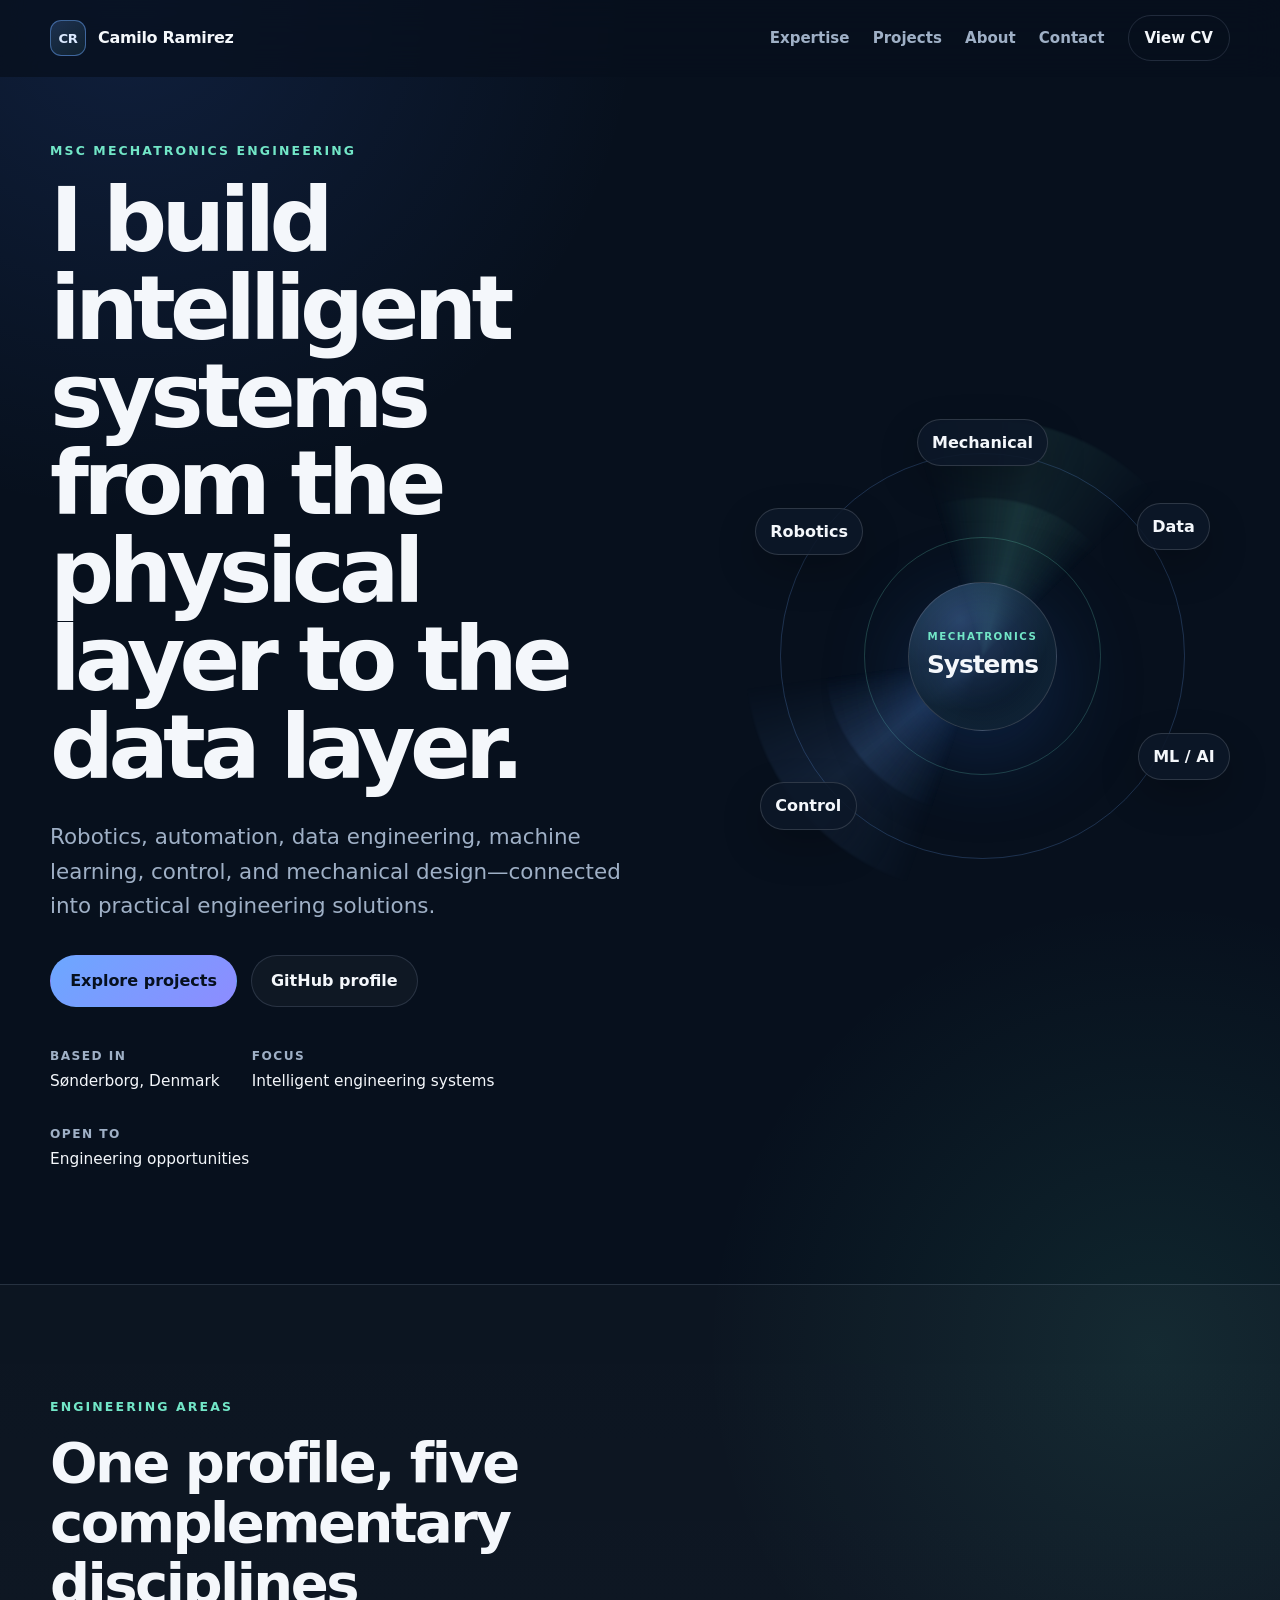
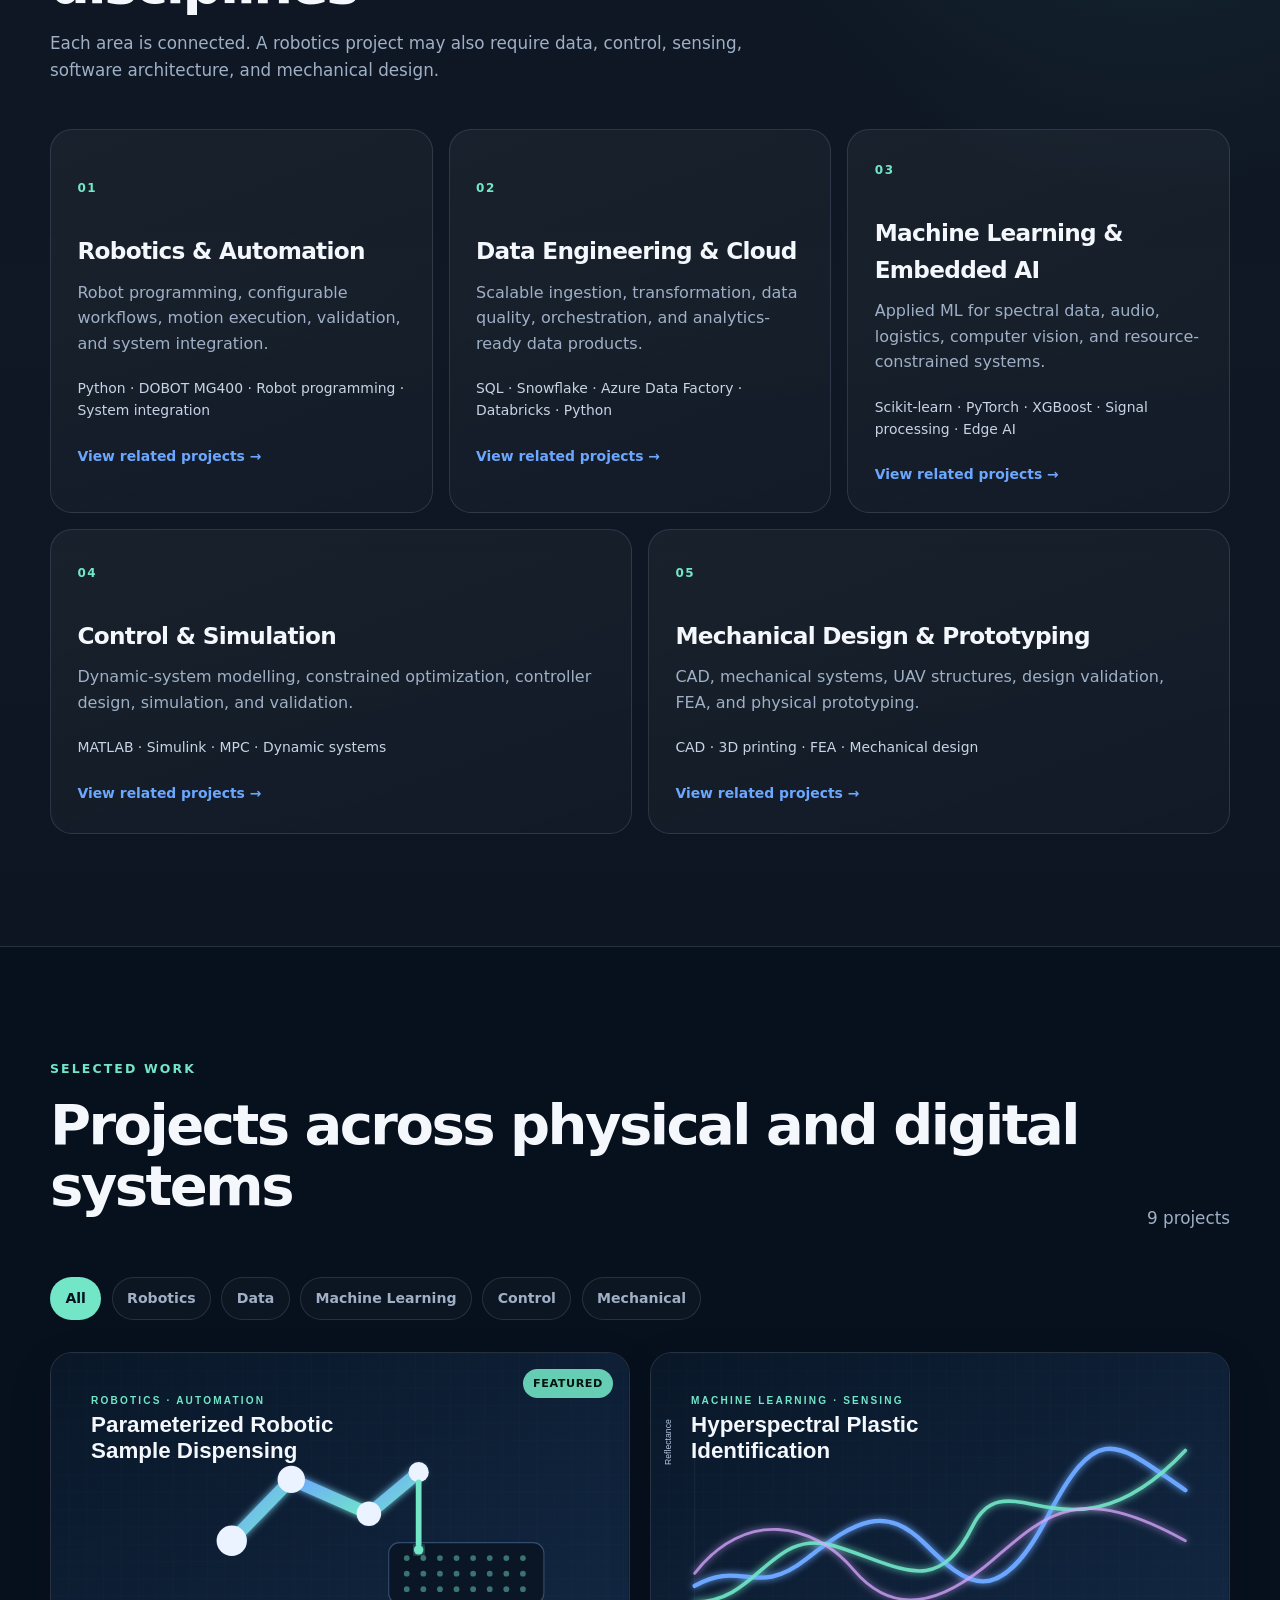
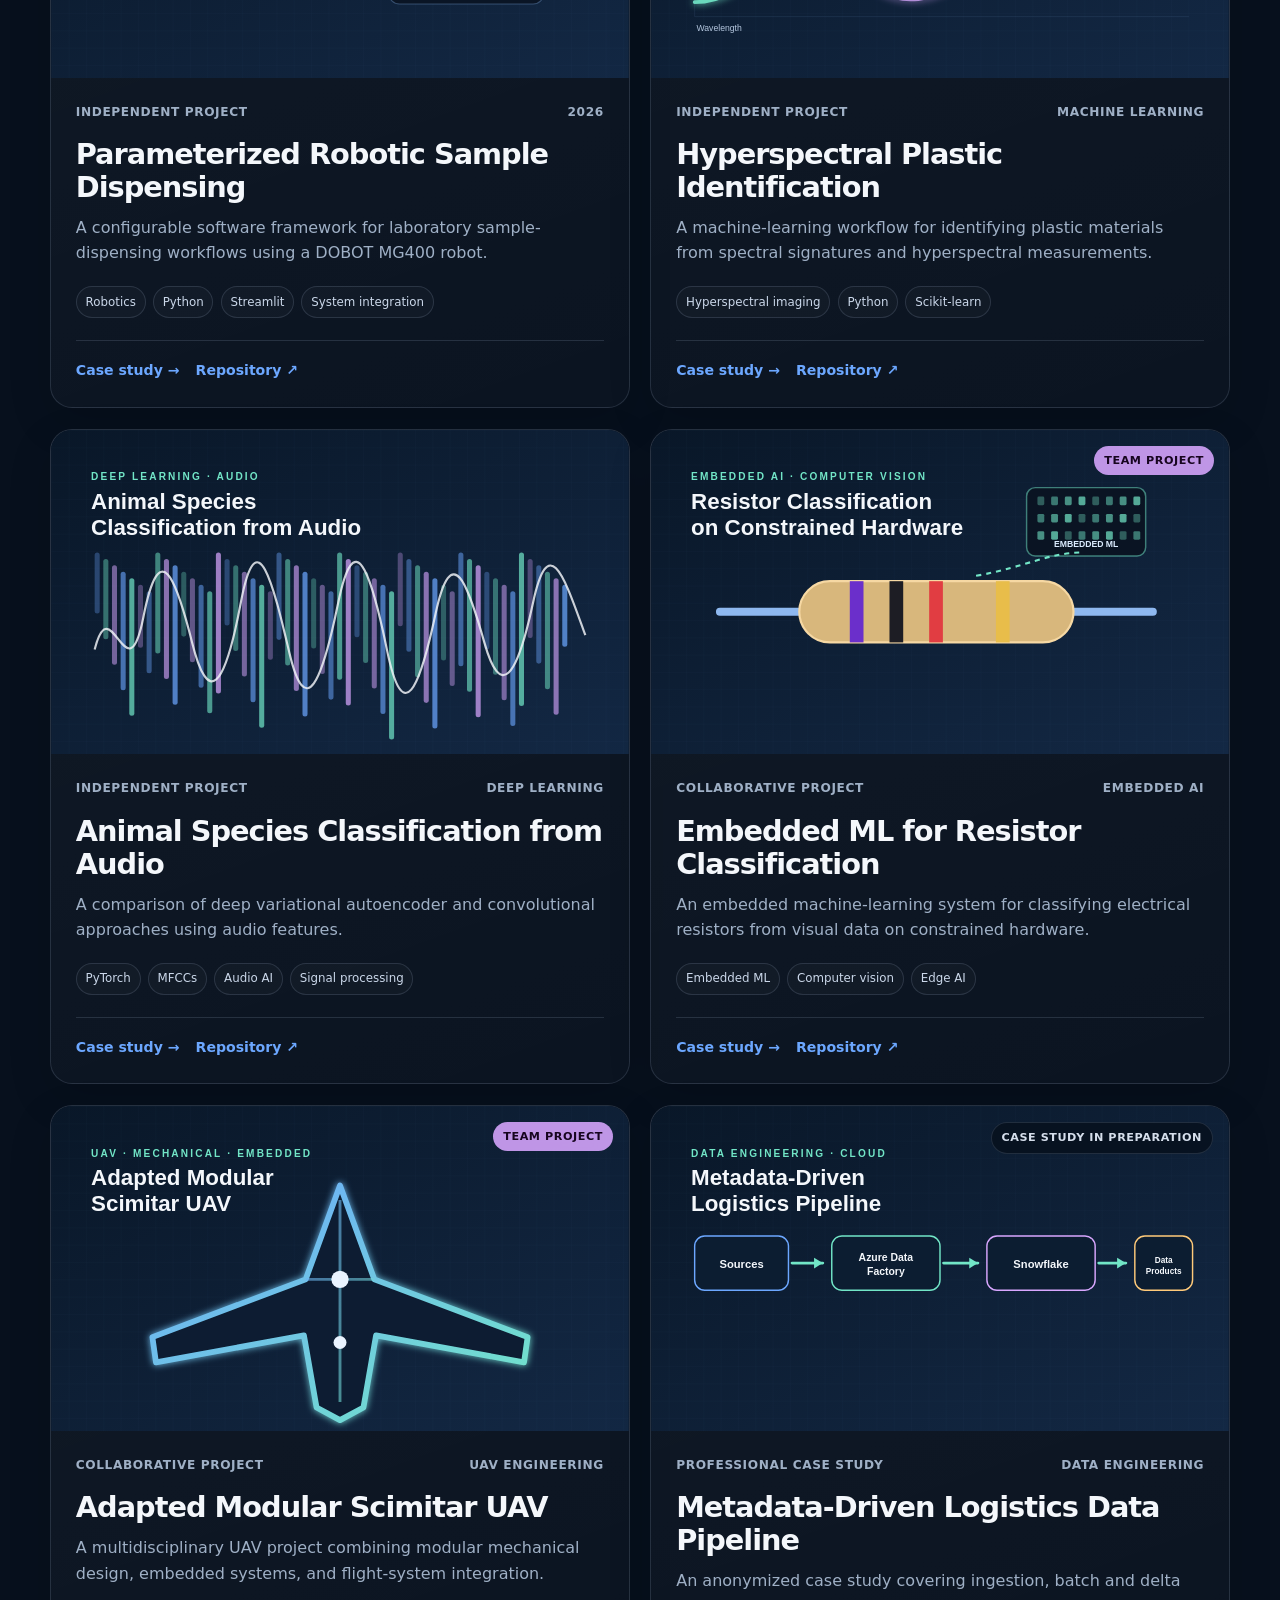
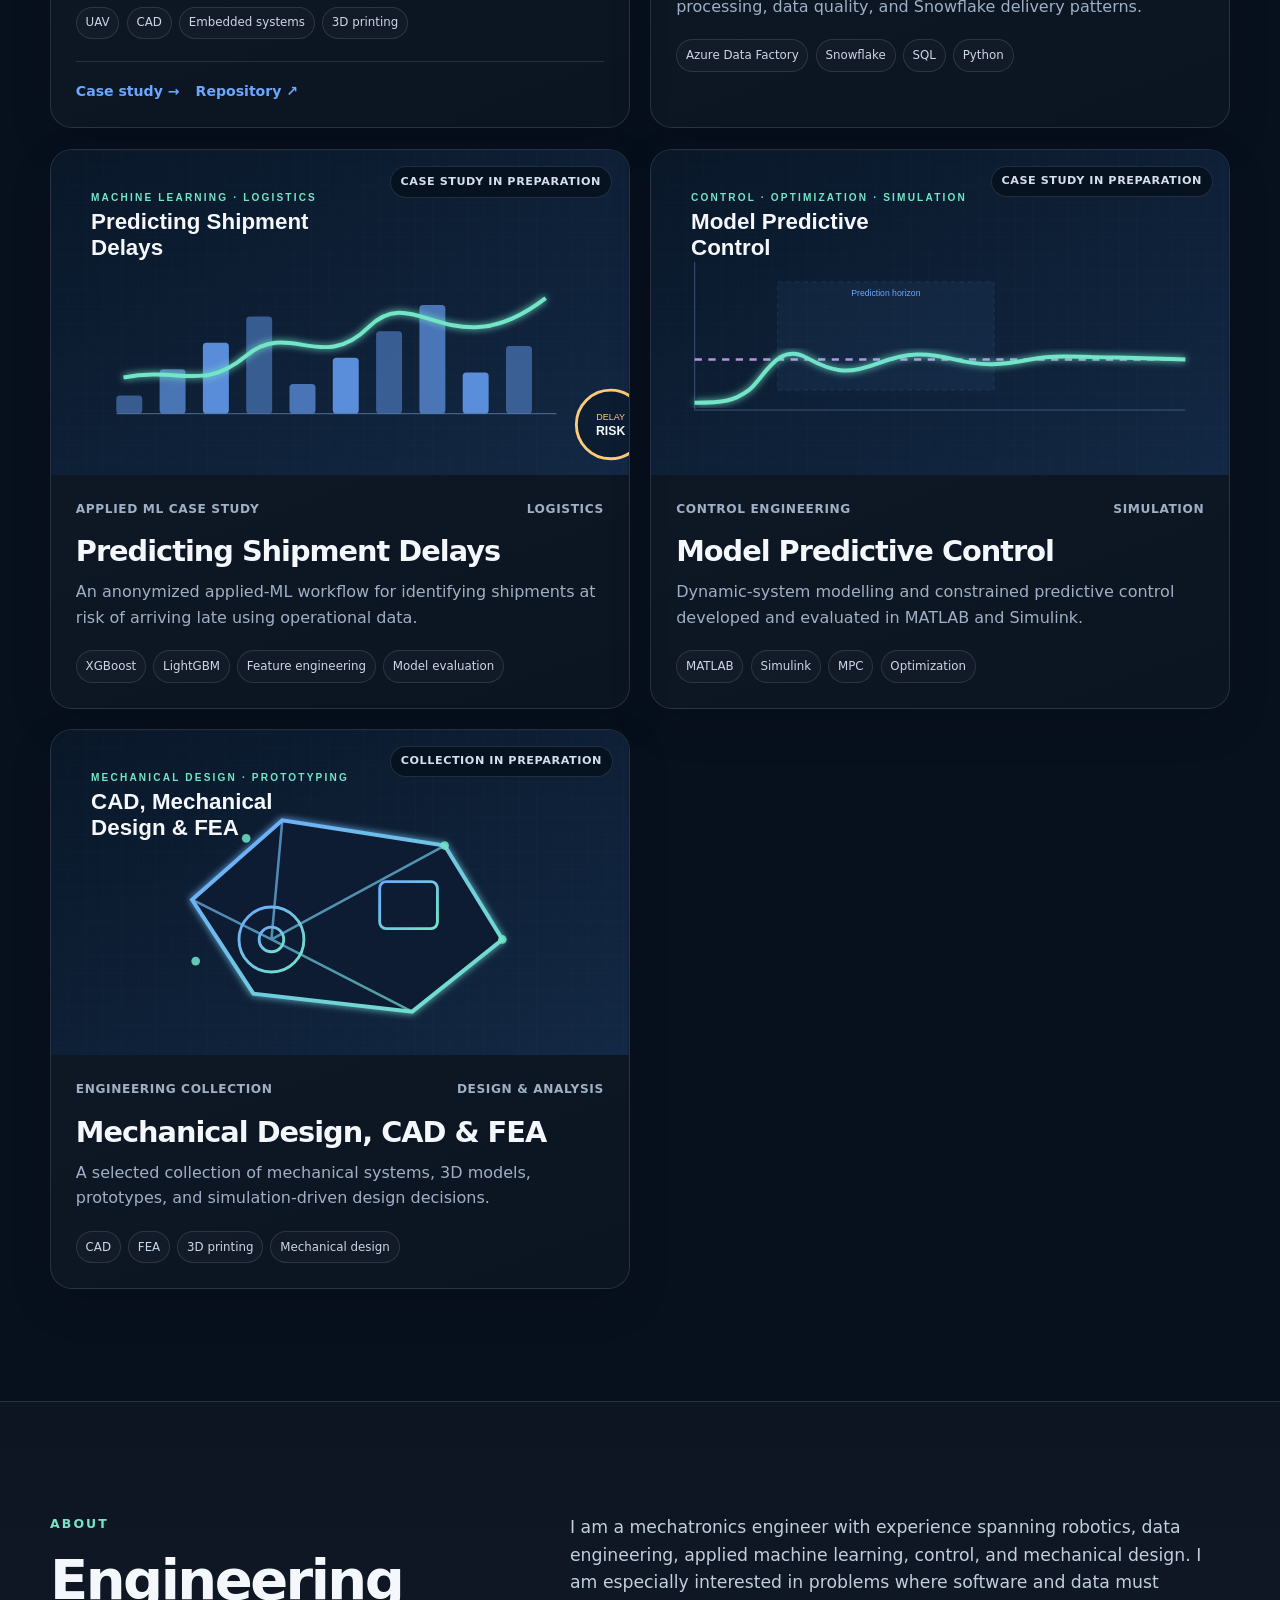
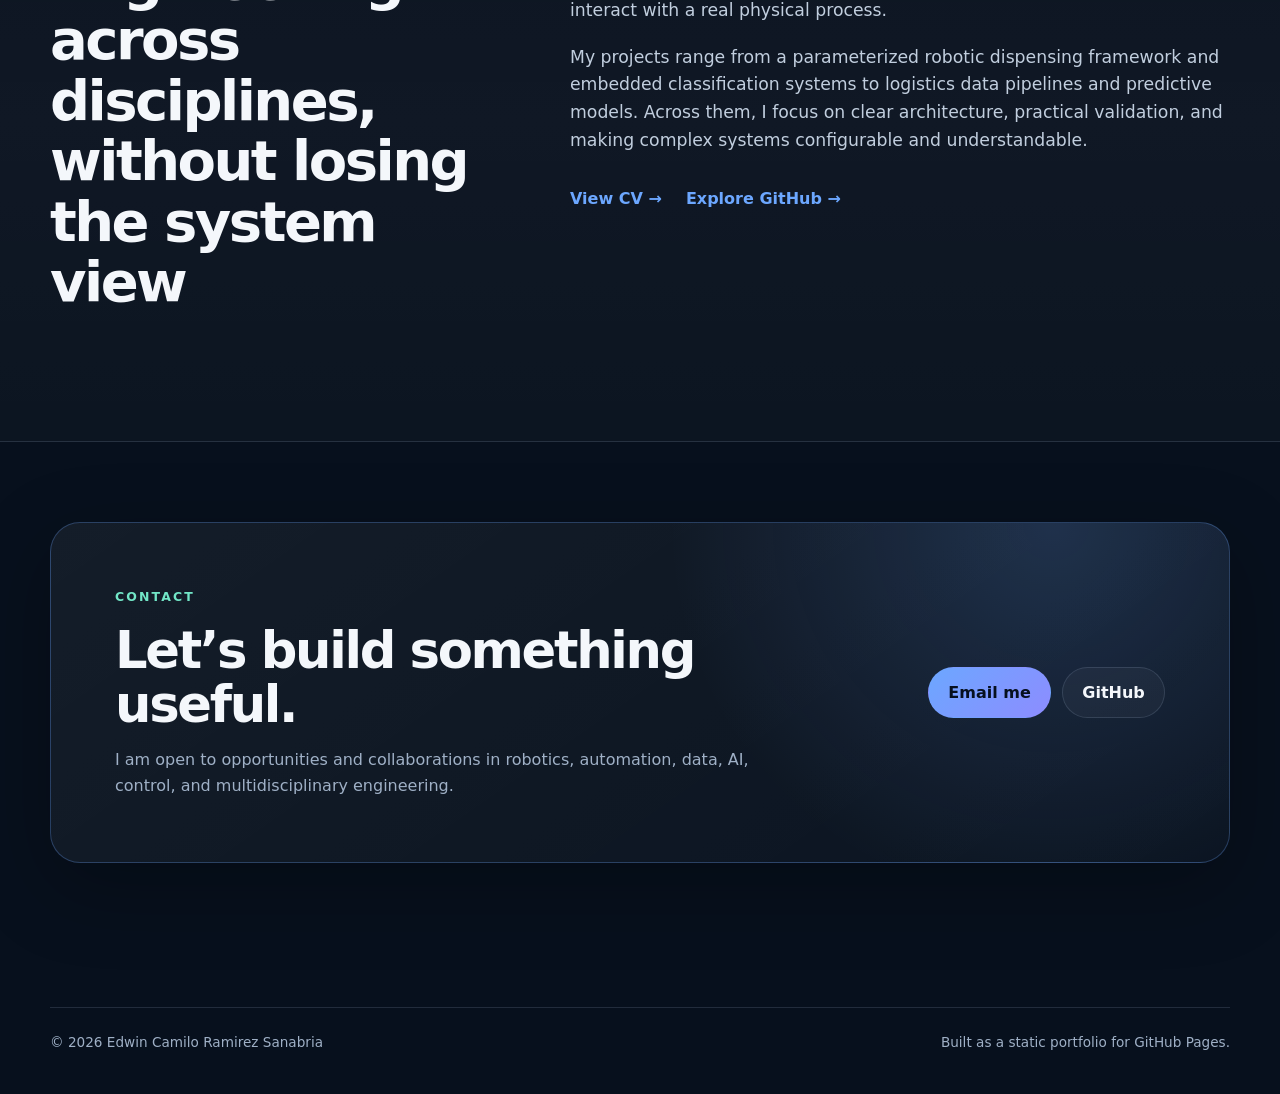
==== index.html @ 7befc26e "First Commit" ====
<!DOCTYPE html>
<html lang="en">
<head>
  <meta charset="utf-8" />
  <meta name="viewport" content="width=device-width, initial-scale=1" />
  <meta name="description" content="Camilo Ramirez — Mechatronics engineer building intelligent systems across robotics, automation, data, machine learning, control, and mechanical design." />
  <meta name="theme-color" content="#08111f" />
  <title>Camilo Ramirez | Engineering Portfolio</title>
  <link rel="icon" href="assets/images/favicon.svg" type="image/svg+xml" />
  <link rel="stylesheet" href="assets/css/styles.css" />
  <script defer src="assets/js/main.js"></script>
</head>
<body>
  <a class="skip-link" href="#main-content">Skip to content</a>

  <header class="site-header" id="top">
    <div class="container nav-wrap">
      <a class="brand" href="#top" aria-label="Camilo Ramirez home">
        <span class="brand-mark">CR</span>
        <span class="brand-text">Camilo Ramirez</span>
      </a>

      <button class="nav-toggle" type="button" aria-expanded="false" aria-controls="site-nav">
        <span class="sr-only">Toggle navigation</span>
        <span></span><span></span><span></span>
      </button>

      <nav id="site-nav" class="site-nav" aria-label="Primary navigation">
        <a href="#expertise">Expertise</a>
        <a href="#projects">Projects</a>
        <a href="#about">About</a>
        <a href="#contact">Contact</a>
        <a class="nav-cta" href="cv/">View CV</a>
      </nav>
    </div>
  </header>

  <main id="main-content">
    <section class="hero section-shell">
      <div class="container hero-grid">
        <div class="hero-copy reveal">
          <p class="eyebrow">MSc Mechatronics Engineering</p>
          <h1>I build intelligent systems from the physical layer to the data layer.</h1>
          <p class="hero-lead">
            Robotics, automation, data engineering, machine learning, control, and mechanical design—connected into practical engineering solutions.
          </p>
          <div class="hero-actions">
            <a class="button button-primary" href="#projects">Explore projects</a>
            <a class="button button-secondary" href="https://github.com/Camilo1114" target="_blank" rel="noopener">GitHub profile</a>
          </div>
          <ul class="hero-meta" aria-label="Profile highlights">
            <li><strong>Based in</strong><span>Sønderborg, Denmark</span></li>
            <li><strong>Focus</strong><span>Intelligent engineering systems</span></li>
            <li><strong>Open to</strong><span>Engineering opportunities</span></li>
          </ul>
        </div>

        <div class="hero-visual reveal" aria-label="Engineering disciplines connected as one system">
          <div class="system-orbit">
            <div class="orbit-core">
              <span>MECHATRONICS</span>
              <strong>Systems</strong>
            </div>
            <button class="orbit-node node-robotics" data-filter-target="robotics" type="button">Robotics</button>
            <button class="orbit-node node-data" data-filter-target="data" type="button">Data</button>
            <button class="orbit-node node-ml" data-filter-target="ml" type="button">ML / AI</button>
            <button class="orbit-node node-control" data-filter-target="control" type="button">Control</button>
            <button class="orbit-node node-mechanical" data-filter-target="mechanical" type="button">Mechanical</button>
            <div class="orbit-ring ring-one"></div>
            <div class="orbit-ring ring-two"></div>
          </div>
        </div>
      </div>
    </section>

    <section class="section-shell section-muted" id="expertise">
      <div class="container">
        <div class="section-heading reveal">
          <p class="eyebrow">Engineering areas</p>
          <h2>One profile, five complementary disciplines</h2>
          <p>Each area is connected. A robotics project may also require data, control, sensing, software architecture, and mechanical design.</p>
        </div>

        <div class="expertise-grid">
          <button class="expertise-card reveal" type="button" data-filter-target="robotics">
            <span class="card-number">01</span>
            <h3>Robotics &amp; Automation</h3>
            <p>Robot programming, configurable workflows, motion execution, validation, and system integration.</p>
            <span class="tool-line">Python · DOBOT MG400 · Robot programming · System integration</span>
            <span class="card-link">View related projects →</span>
          </button>

          <button class="expertise-card reveal" type="button" data-filter-target="data">
            <span class="card-number">02</span>
            <h3>Data Engineering &amp; Cloud</h3>
            <p>Scalable ingestion, transformation, data quality, orchestration, and analytics-ready data products.</p>
            <span class="tool-line">SQL · Snowflake · Azure Data Factory · Databricks · Python</span>
            <span class="card-link">View related projects →</span>
          </button>

          <button class="expertise-card reveal" type="button" data-filter-target="ml">
            <span class="card-number">03</span>
            <h3>Machine Learning &amp; Embedded AI</h3>
            <p>Applied ML for spectral data, audio, logistics, computer vision, and resource-constrained systems.</p>
            <span class="tool-line">Scikit-learn · PyTorch · XGBoost · Signal processing · Edge AI</span>
            <span class="card-link">View related projects →</span>
          </button>

          <button class="expertise-card reveal" type="button" data-filter-target="control">
            <span class="card-number">04</span>
            <h3>Control &amp; Simulation</h3>
            <p>Dynamic-system modelling, constrained optimization, controller design, simulation, and validation.</p>
            <span class="tool-line">MATLAB · Simulink · MPC · Dynamic systems</span>
            <span class="card-link">View related projects →</span>
          </button>

          <button class="expertise-card reveal" type="button" data-filter-target="mechanical">
            <span class="card-number">05</span>
            <h3>Mechanical Design &amp; Prototyping</h3>
            <p>CAD, mechanical systems, UAV structures, design validation, FEA, and physical prototyping.</p>
            <span class="tool-line">CAD · 3D printing · FEA · Mechanical design</span>
            <span class="card-link">View related projects →</span>
          </button>
        </div>
      </div>
    </section>

    <section class="section-shell" id="projects">
      <div class="container">
        <div class="section-heading project-heading reveal">
          <div>
            <p class="eyebrow">Selected work</p>
            <h2>Projects across physical and digital systems</h2>
          </div>
          <p id="project-count" class="project-count" aria-live="polite">9 projects</p>
        </div>

        <div class="filter-bar reveal" role="group" aria-label="Filter projects by discipline">
          <button class="filter-button active" type="button" data-filter="all" aria-pressed="true">All</button>
          <button class="filter-button" type="button" data-filter="robotics" aria-pressed="false">Robotics</button>
          <button class="filter-button" type="button" data-filter="data" aria-pressed="false">Data</button>
          <button class="filter-button" type="button" data-filter="ml" aria-pressed="false">Machine Learning</button>
          <button class="filter-button" type="button" data-filter="control" aria-pressed="false">Control</button>
          <button class="filter-button" type="button" data-filter="mechanical" aria-pressed="false">Mechanical</button>
        </div>

        <div class="projects-grid">
          <article class="project-card reveal" data-categories="robotics mechanical">
            <a class="project-image" href="projects/mg400.html" aria-label="Read the MG400 robotic dispensing case study">
              <img src="assets/images/project-mg400.svg" alt="Abstract illustration of a DOBOT MG400 robot above a sample grid" />
              <span class="project-status status-featured">Featured</span>
            </a>
            <div class="project-body">
              <div class="project-kicker"><span>Independent project</span><span>2026</span></div>
              <h3><a href="projects/mg400.html">Parameterized Robotic Sample Dispensing</a></h3>
              <p>A configurable software framework for laboratory sample-dispensing workflows using a DOBOT MG400 robot.</p>
              <ul class="tag-list" aria-label="Project technologies">
                <li>Robotics</li><li>Python</li><li>Streamlit</li><li>System integration</li>
              </ul>
              <div class="project-actions">
                <a href="projects/mg400.html">Case study →</a>
                <a href="https://github.com/Camilo1114/Pipetting-MG400" target="_blank" rel="noopener">Repository ↗</a>
              </div>
            </div>
          </article>

          <article class="project-card reveal" data-categories="ml">
            <a class="project-image" href="projects/hyperspectral.html" aria-label="Read the hyperspectral plastic identification case study">
              <img src="assets/images/project-hyperspectral.svg" alt="Abstract spectral curves representing hyperspectral material identification" />
            </a>
            <div class="project-body">
              <div class="project-kicker"><span>Independent project</span><span>Machine learning</span></div>
              <h3><a href="projects/hyperspectral.html">Hyperspectral Plastic Identification</a></h3>
              <p>A machine-learning workflow for identifying plastic materials from spectral signatures and hyperspectral measurements.</p>
              <ul class="tag-list"><li>Hyperspectral imaging</li><li>Python</li><li>Scikit-learn</li></ul>
              <div class="project-actions">
                <a href="projects/hyperspectral.html">Case study →</a>
                <a href="https://github.com/Camilo1114/Hyperspectral-Plastic-Identification" target="_blank" rel="noopener">Repository ↗</a>
              </div>
            </div>
          </article>

          <article class="project-card reveal" data-categories="ml">
            <a class="project-image" href="projects/animal-audio.html" aria-label="Read the animal audio classification case study">
              <img src="assets/images/project-audio.svg" alt="Abstract waveform and spectrogram for animal audio classification" />
            </a>
            <div class="project-body">
              <div class="project-kicker"><span>Independent project</span><span>Deep learning</span></div>
              <h3><a href="projects/animal-audio.html">Animal Species Classification from Audio</a></h3>
              <p>A comparison of deep variational autoencoder and convolutional approaches using audio features.</p>
              <ul class="tag-list"><li>PyTorch</li><li>MFCCs</li><li>Audio AI</li><li>Signal processing</li></ul>
              <div class="project-actions">
                <a href="projects/animal-audio.html">Case study →</a>
                <a href="https://github.com/Camilo1114/Animal-Species-Classification-from-Audio-Recordings" target="_blank" rel="noopener">Repository ↗</a>
              </div>
            </div>
          </article>

          <article class="project-card reveal" data-categories="ml robotics">
            <a class="project-image" href="projects/resistor-classification.html" aria-label="Read the embedded resistor classification case study">
              <img src="assets/images/project-resistor.svg" alt="Abstract resistor and embedded processor illustration" />
              <span class="project-status status-team">Team project</span>
            </a>
            <div class="project-body">
              <div class="project-kicker"><span>Collaborative project</span><span>Embedded AI</span></div>
              <h3><a href="projects/resistor-classification.html">Embedded ML for Resistor Classification</a></h3>
              <p>An embedded machine-learning system for classifying electrical resistors from visual data on constrained hardware.</p>
              <ul class="tag-list"><li>Embedded ML</li><li>Computer vision</li><li>Edge AI</li></ul>
              <div class="project-actions">
                <a href="projects/resistor-classification.html">Case study →</a>
                <a href="https://github.com/Oscilous/APML-Project" target="_blank" rel="noopener">Repository ↗</a>
              </div>
            </div>
          </article>

          <article class="project-card reveal" data-categories="mechanical robotics control">
            <a class="project-image" href="projects/scimitar-uav.html" aria-label="Read the modular UAV case study">
              <img src="assets/images/project-uav.svg" alt="Abstract top view of a modular unmanned aerial vehicle" />
              <span class="project-status status-team">Team project</span>
            </a>
            <div class="project-body">
              <div class="project-kicker"><span>Collaborative project</span><span>UAV engineering</span></div>
              <h3><a href="projects/scimitar-uav.html">Adapted Modular Scimitar UAV</a></h3>
              <p>A multidisciplinary UAV project combining modular mechanical design, embedded systems, and flight-system integration.</p>
              <ul class="tag-list"><li>UAV</li><li>CAD</li><li>Embedded systems</li><li>3D printing</li></ul>
              <div class="project-actions">
                <a href="projects/scimitar-uav.html">Case study →</a>
                <a href="https://github.com/Oscilous/Adapted-Modular-Scimitar" target="_blank" rel="noopener">Repository ↗</a>
              </div>
            </div>
          </article>

          <article class="project-card project-card-upcoming reveal" data-categories="data">
            <div class="project-image" aria-hidden="true">
              <img src="assets/images/project-data-pipeline.svg" alt="" />
              <span class="project-status status-progress">Case study in preparation</span>
            </div>
            <div class="project-body">
              <div class="project-kicker"><span>Professional case study</span><span>Data engineering</span></div>
              <h3>Metadata-Driven Logistics Data Pipeline</h3>
              <p>An anonymized case study covering ingestion, batch and delta processing, data quality, and Snowflake delivery patterns.</p>
              <ul class="tag-list"><li>Azure Data Factory</li><li>Snowflake</li><li>SQL</li><li>Python</li></ul>
            </div>
          </article>

          <article class="project-card project-card-upcoming reveal" data-categories="data ml">
            <div class="project-image" aria-hidden="true">
              <img src="assets/images/project-delay-ml.svg" alt="" />
              <span class="project-status status-progress">Case study in preparation</span>
            </div>
            <div class="project-body">
              <div class="project-kicker"><span>Applied ML case study</span><span>Logistics</span></div>
              <h3>Predicting Shipment Delays</h3>
              <p>An anonymized applied-ML workflow for identifying shipments at risk of arriving late using operational data.</p>
              <ul class="tag-list"><li>XGBoost</li><li>LightGBM</li><li>Feature engineering</li><li>Model evaluation</li></ul>
            </div>
          </article>

          <article class="project-card project-card-upcoming reveal" data-categories="control robotics">
            <div class="project-image" aria-hidden="true">
              <img src="assets/images/project-mpc.svg" alt="" />
              <span class="project-status status-progress">Case study in preparation</span>
            </div>
            <div class="project-body">
              <div class="project-kicker"><span>Control engineering</span><span>Simulation</span></div>
              <h3>Model Predictive Control</h3>
              <p>Dynamic-system modelling and constrained predictive control developed and evaluated in MATLAB and Simulink.</p>
              <ul class="tag-list"><li>MATLAB</li><li>Simulink</li><li>MPC</li><li>Optimization</li></ul>
            </div>
          </article>

          <article class="project-card project-card-upcoming reveal" data-categories="mechanical">
            <div class="project-image" aria-hidden="true">
              <img src="assets/images/project-mechanical.svg" alt="" />
              <span class="project-status status-progress">Collection in preparation</span>
            </div>
            <div class="project-body">
              <div class="project-kicker"><span>Engineering collection</span><span>Design &amp; analysis</span></div>
              <h3>Mechanical Design, CAD &amp; FEA</h3>
              <p>A selected collection of mechanical systems, 3D models, prototypes, and simulation-driven design decisions.</p>
              <ul class="tag-list"><li>CAD</li><li>FEA</li><li>3D printing</li><li>Mechanical design</li></ul>
            </div>
          </article>
        </div>

        <p class="empty-state" hidden>No projects are available in this category yet.</p>
      </div>
    </section>

    <section class="section-shell section-muted" id="about">
      <div class="container about-grid">
        <div class="section-heading reveal">
          <p class="eyebrow">About</p>
          <h2>Engineering across disciplines, without losing the system view</h2>
        </div>
        <div class="about-copy reveal">
          <p>
            I am a mechatronics engineer with experience spanning robotics, data engineering, applied machine learning, control, and mechanical design. I am especially interested in problems where software and data must interact with a real physical process.
          </p>
          <p>
            My projects range from a parameterized robotic dispensing framework and embedded classification systems to logistics data pipelines and predictive models. Across them, I focus on clear architecture, practical validation, and making complex systems configurable and understandable.
          </p>
          <div class="about-links">
            <a href="cv/">View CV →</a>
            <a href="https://github.com/Camilo1114" target="_blank" rel="noopener">Explore GitHub →</a>
          </div>
        </div>
      </div>
    </section>

    <section class="section-shell contact-section" id="contact">
      <div class="container contact-card reveal">
        <div>
          <p class="eyebrow">Contact</p>
          <h2>Let’s build something useful.</h2>
          <p>I am open to opportunities and collaborations in robotics, automation, data, AI, control, and multidisciplinary engineering.</p>
        </div>
        <div class="contact-actions">
          <a class="button button-primary" href="mailto:correocamilo11@gmail.com">Email me</a>
          <a class="button button-secondary" href="https://github.com/Camilo1114" target="_blank" rel="noopener">GitHub</a>
        </div>
      </div>
    </section>
  </main>

  <footer class="site-footer">
    <div class="container footer-row">
      <p>© <span id="current-year"></span> Edwin Camilo Ramirez Sanabria</p>
      <p>Built as a static portfolio for GitHub Pages.</p>
    </div>
  </footer>
</body>
</html>
---- assets/css/styles.css ----
:root {
  color-scheme: dark;
  --bg: #07101d;
  --bg-deep: #030812;
  --panel: #0d1828;
  --panel-2: #111f32;
  --text: #f4f7fb;
  --muted: #9fb0c6;
  --line: rgba(173, 194, 222, 0.16);
  --accent: #6ca7ff;
  --accent-2: #72e6c7;
  --accent-3: #d9a7ff;
  --warning: #ffca7a;
  --max-width: 1180px;
  --radius: 22px;
  --shadow: 0 24px 80px rgba(0, 0, 0, 0.28);
}

* { box-sizing: border-box; }
html { scroll-behavior: smooth; }
body {
  margin: 0;
  min-width: 320px;
  background:
    radial-gradient(circle at 10% 0%, rgba(69, 126, 255, 0.14), transparent 32rem),
    radial-gradient(circle at 90% 18%, rgba(91, 232, 195, 0.10), transparent 28rem),
    var(--bg);
  color: var(--text);
  font-family: Inter, ui-sans-serif, system-ui, -apple-system, BlinkMacSystemFont, "Segoe UI", sans-serif;
  line-height: 1.6;
  text-rendering: optimizeLegibility;
}

img { max-width: 100%; display: block; }
a { color: inherit; }
button, input, textarea { font: inherit; }
button { color: inherit; }

.sr-only {
  position: absolute;
  width: 1px;
  height: 1px;
  padding: 0;
  margin: -1px;
  overflow: hidden;
  clip: rect(0, 0, 0, 0);
  white-space: nowrap;
  border: 0;
}

.skip-link {
  position: fixed;
  top: 1rem;
  left: 1rem;
  z-index: 1000;
  transform: translateY(-200%);
  padding: 0.7rem 1rem;
  border-radius: 999px;
  background: var(--text);
  color: var(--bg);
  text-decoration: none;
}
.skip-link:focus { transform: translateY(0); }

.container {
  width: min(calc(100% - 2.5rem), var(--max-width));
  margin-inline: auto;
}

.site-header {
  position: sticky;
  top: 0;
  z-index: 100;
  border-bottom: 1px solid transparent;
  background: rgba(7, 16, 29, 0.74);
  backdrop-filter: blur(18px);
  transition: border-color 180ms ease, background 180ms ease;
}
.site-header.scrolled { border-color: var(--line); background: rgba(7, 16, 29, 0.93); }
.nav-wrap { min-height: 76px; display: flex; align-items: center; justify-content: space-between; gap: 2rem; }
.brand { display: inline-flex; align-items: center; gap: 0.75rem; text-decoration: none; font-weight: 750; letter-spacing: -0.02em; }
.brand-mark {
  width: 2.25rem;
  aspect-ratio: 1;
  display: grid;
  place-items: center;
  border: 1px solid rgba(108, 167, 255, 0.48);
  border-radius: 0.7rem;
  background: linear-gradient(145deg, rgba(108, 167, 255, 0.20), rgba(114, 230, 199, 0.08));
  color: #dbe9ff;
  font-size: 0.82rem;
}
.site-nav { display: flex; align-items: center; gap: 1.45rem; }
.site-nav a { color: var(--muted); text-decoration: none; font-size: 0.94rem; font-weight: 650; transition: color 150ms ease; }
.site-nav a:hover, .site-nav a:focus-visible { color: var(--text); }
.site-nav .nav-cta { padding: 0.64rem 1rem; color: var(--text); border: 1px solid var(--line); border-radius: 999px; }
.nav-toggle { display: none; width: 42px; height: 42px; border: 1px solid var(--line); border-radius: 12px; background: transparent; cursor: pointer; }
.nav-toggle span:not(.sr-only) { display: block; width: 18px; height: 2px; margin: 4px auto; background: currentColor; border-radius: 10px; }

.section-shell { padding: 7rem 0; }
.section-muted { background: linear-gradient(180deg, rgba(255,255,255,0.018), rgba(255,255,255,0.035), rgba(255,255,255,0.018)); border-block: 1px solid var(--line); }
.eyebrow { margin: 0 0 1rem; color: var(--accent-2); font-size: 0.78rem; font-weight: 800; letter-spacing: 0.17em; text-transform: uppercase; }
.section-heading { max-width: 760px; margin-bottom: 2.8rem; }
.section-heading h2 { margin: 0 0 1rem; font-size: clamp(2rem, 4.5vw, 3.5rem); line-height: 1.08; letter-spacing: -0.045em; }
.section-heading > p:last-child { margin: 0; color: var(--muted); font-size: 1.05rem; }

.hero { min-height: calc(100svh - 76px); display: grid; align-items: center; padding-top: 4rem; overflow: hidden; }
.hero-grid { display: grid; grid-template-columns: minmax(0, 1.1fr) minmax(360px, 0.9fr); align-items: center; gap: 5rem; }
.hero h1 { max-width: 880px; margin: 0; font-size: clamp(3.05rem, 7vw, 6.6rem); line-height: 0.98; letter-spacing: -0.064em; }
.hero-lead { max-width: 720px; margin: 1.8rem 0 0; color: var(--muted); font-size: clamp(1.08rem, 2vw, 1.34rem); }
.hero-actions { display: flex; flex-wrap: wrap; gap: 0.85rem; margin-top: 2rem; }
.button {
  display: inline-flex;
  align-items: center;
  justify-content: center;
  min-height: 48px;
  padding: 0.75rem 1.2rem;
  border: 1px solid transparent;
  border-radius: 999px;
  font-weight: 760;
  text-decoration: none;
  transition: transform 160ms ease, border-color 160ms ease, background 160ms ease;
}
.button:hover { transform: translateY(-2px); }
.button-primary { background: linear-gradient(135deg, var(--accent), #8d8cff); color: #06101f; }
.button-secondary { border-color: var(--line); background: rgba(255,255,255,0.035); }
.button-secondary:hover { border-color: rgba(108,167,255,0.6); background: rgba(108,167,255,0.08); }
.hero-meta { display: flex; flex-wrap: wrap; gap: 2rem; list-style: none; margin: 2.5rem 0 0; padding: 0; }
.hero-meta li { display: grid; gap: 0.15rem; }
.hero-meta strong { color: var(--muted); font-size: 0.76rem; letter-spacing: 0.12em; text-transform: uppercase; }
.hero-meta span { font-size: 0.96rem; }

.hero-visual { display: grid; place-items: center; min-height: 520px; }
.system-orbit { position: relative; width: min(100%, 520px); aspect-ratio: 1; }
.orbit-ring { position: absolute; inset: 9%; border: 1px solid rgba(108,167,255,0.22); border-radius: 50%; }
.ring-two { inset: 26%; border-color: rgba(114,230,199,0.22); }
.orbit-core {
  position: absolute;
  inset: 35%;
  z-index: 4;
  display: grid;
  place-content: center;
  text-align: center;
  border: 1px solid rgba(255,255,255,0.16);
  border-radius: 50%;
  background: radial-gradient(circle at 35% 25%, rgba(108,167,255,0.34), rgba(12,27,47,0.95) 62%);
  box-shadow: 0 25px 90px rgba(34,90,180,0.28), inset 0 0 55px rgba(114,230,199,0.08);
}
.orbit-core span { color: var(--accent-2); font-size: 0.64rem; font-weight: 800; letter-spacing: 0.15em; }
.orbit-core strong { font-size: 1.55rem; letter-spacing: -0.04em; }
.orbit-node {
  position: absolute;
  z-index: 5;
  border: 1px solid rgba(255,255,255,0.14);
  border-radius: 999px;
  background: rgba(13,24,40,0.9);
  box-shadow: 0 16px 40px rgba(0,0,0,0.24);
  padding: 0.62rem 0.9rem;
  cursor: pointer;
  font-weight: 750;
  transition: transform 160ms ease, border-color 160ms ease, background 160ms ease;
}
.orbit-node:hover { transform: translateY(-3px) scale(1.02); border-color: var(--accent); background: #13243a; }
.node-robotics { left: 4%; top: 20%; }
.node-data { right: 4%; top: 19%; }
.node-ml { right: 0; bottom: 25%; }
.node-control { left: 5%; bottom: 15%; }
.node-mechanical { left: 50%; top: 2%; transform: translateX(-50%); }
.node-mechanical:hover { transform: translateX(-50%) translateY(-3px) scale(1.02); }
.system-orbit::before, .system-orbit::after {
  content: "";
  position: absolute;
  inset: 2%;
  border-radius: 50%;
  background: conic-gradient(from 90deg, transparent 0 30%, rgba(108,167,255,0.12), transparent 48% 70%, rgba(114,230,199,0.09), transparent 88%);
  filter: blur(1px);
  animation: rotate 24s linear infinite;
}
.system-orbit::after { inset: 18%; animation-direction: reverse; animation-duration: 19s; }
@keyframes rotate { to { transform: rotate(360deg); } }

.expertise-grid { display: grid; grid-template-columns: repeat(6, 1fr); gap: 1rem; }
.expertise-card {
  grid-column: span 2;
  min-height: 305px;
  padding: 1.65rem;
  text-align: left;
  border: 1px solid var(--line);
  border-radius: var(--radius);
  background: linear-gradient(160deg, rgba(255,255,255,0.045), rgba(255,255,255,0.018));
  cursor: pointer;
  box-shadow: none;
  transition: transform 180ms ease, border-color 180ms ease, background 180ms ease;
}
.expertise-card:nth-child(4), .expertise-card:nth-child(5) { grid-column: span 3; }
.expertise-card:hover { transform: translateY(-5px); border-color: rgba(108,167,255,0.5); background: linear-gradient(160deg, rgba(108,167,255,0.10), rgba(255,255,255,0.02)); }
.card-number { color: var(--accent-2); font-size: 0.75rem; font-weight: 800; letter-spacing: 0.13em; }
.expertise-card h3 { margin: 2rem 0 0.65rem; font-size: 1.45rem; letter-spacing: -0.03em; }
.expertise-card p { margin: 0; color: var(--muted); }
.tool-line { display: block; margin-top: 1.3rem; color: #c8d4e6; font-size: 0.87rem; }
.card-link { display: block; margin-top: 1.45rem; color: var(--accent); font-size: 0.87rem; font-weight: 750; }

.project-heading { max-width: none; display: flex; align-items: end; justify-content: space-between; gap: 2rem; }
.project-count { flex: none; color: var(--muted); font-size: 0.94rem; }
.filter-bar { display: flex; flex-wrap: wrap; gap: 0.65rem; margin-bottom: 2rem; }
.filter-button { padding: 0.58rem 0.9rem; border: 1px solid var(--line); border-radius: 999px; background: rgba(255,255,255,0.025); color: var(--muted); cursor: pointer; font-size: 0.88rem; font-weight: 720; transition: color 150ms ease, background 150ms ease, border-color 150ms ease; }
.filter-button:hover, .filter-button.active { color: #06101f; border-color: transparent; background: var(--accent-2); }
.projects-grid { display: grid; grid-template-columns: repeat(2, minmax(0, 1fr)); gap: 1.3rem; }
.project-card { overflow: hidden; border: 1px solid var(--line); border-radius: var(--radius); background: linear-gradient(160deg, rgba(255,255,255,0.045), rgba(255,255,255,0.018)); box-shadow: 0 15px 45px rgba(0,0,0,0.12); transition: transform 180ms ease, border-color 180ms ease; }
.project-card:hover { transform: translateY(-5px); border-color: rgba(108,167,255,0.48); }
.project-card[hidden] { display: none; }
.project-image { position: relative; display: block; overflow: hidden; aspect-ratio: 16 / 9; background: #0a1729; }
.project-image img { width: 100%; height: 100%; object-fit: cover; transition: transform 400ms ease; }
.project-card:hover .project-image img { transform: scale(1.025); }
.project-status { position: absolute; top: 1rem; right: 1rem; padding: 0.35rem 0.62rem; border-radius: 999px; backdrop-filter: blur(10px); font-size: 0.7rem; font-weight: 820; letter-spacing: 0.05em; text-transform: uppercase; }
.status-featured { background: rgba(114,230,199,0.88); color: #04140f; }
.status-team { background: rgba(217,167,255,0.88); color: #17051f; }
.status-progress { background: rgba(7,16,29,0.82); border: 1px solid var(--line); color: #d5deeb; }
.project-body { padding: 1.55rem; }
.project-kicker { display: flex; justify-content: space-between; gap: 1rem; color: var(--muted); font-size: 0.76rem; font-weight: 720; letter-spacing: 0.05em; text-transform: uppercase; }
.project-card h3 { margin: 1rem 0 0.7rem; font-size: clamp(1.35rem, 2.4vw, 1.8rem); line-height: 1.14; letter-spacing: -0.035em; }
.project-card h3 a { text-decoration: none; }
.project-card p { margin: 0; color: var(--muted); }
.tag-list { display: flex; flex-wrap: wrap; gap: 0.45rem; list-style: none; padding: 0; margin: 1.25rem 0 0; }
.tag-list li { padding: 0.36rem 0.55rem; border: 1px solid var(--line); border-radius: 999px; color: #cbd8ea; background: rgba(255,255,255,0.025); font-size: 0.74rem; }
.project-actions { display: flex; flex-wrap: wrap; gap: 1rem; margin-top: 1.35rem; padding-top: 1.15rem; border-top: 1px solid var(--line); }
.project-actions a { color: var(--accent); font-size: 0.88rem; font-weight: 760; text-decoration: none; }
.project-actions a:hover { color: var(--accent-2); }
.project-card-upcoming { opacity: 0.86; }
.empty-state { margin-top: 2rem; color: var(--muted); text-align: center; }

.about-grid { display: grid; grid-template-columns: 0.8fr 1.2fr; gap: 5rem; align-items: start; }
.about-grid .section-heading { margin: 0; }
.about-copy { max-width: 720px; }
.about-copy p { margin: 0 0 1.2rem; color: #c1cede; font-size: 1.08rem; }
.about-links { display: flex; flex-wrap: wrap; gap: 1.5rem; margin-top: 2rem; }
.about-links a { color: var(--accent); font-weight: 760; text-decoration: none; }
.contact-section { padding-top: 5rem; }
.contact-card { display: flex; align-items: center; justify-content: space-between; gap: 3rem; padding: clamp(2rem, 5vw, 4rem); border: 1px solid rgba(108,167,255,0.28); border-radius: calc(var(--radius) + 8px); background: radial-gradient(circle at 85% 0%, rgba(108,167,255,0.18), transparent 24rem), linear-gradient(145deg, rgba(255,255,255,0.055), rgba(255,255,255,0.018)); box-shadow: var(--shadow); }
.contact-card h2 { margin: 0; font-size: clamp(2rem, 4vw, 3.6rem); line-height: 1.06; letter-spacing: -0.045em; }
.contact-card p:not(.eyebrow) { max-width: 680px; margin-bottom: 0; color: var(--muted); }
.contact-actions { flex: none; display: flex; flex-wrap: wrap; gap: 0.7rem; }
.site-footer { padding: 2rem 0 2.5rem; color: var(--muted); font-size: 0.85rem; }
.footer-row { display: flex; justify-content: space-between; gap: 1rem; border-top: 1px solid var(--line); padding-top: 1.5rem; }
.footer-row p { margin: 0; }

.project-page .site-header { position: relative; }
.case-hero { padding: 5.5rem 0 3.5rem; }
.case-back { display: inline-block; margin-bottom: 2rem; color: var(--accent); font-weight: 760; text-decoration: none; }
.case-title { max-width: 900px; margin: 0; font-size: clamp(2.7rem, 7vw, 6rem); line-height: 0.98; letter-spacing: -0.06em; }
.case-lead { max-width: 780px; margin: 1.5rem 0 0; color: var(--muted); font-size: 1.18rem; }
.case-meta { display: flex; flex-wrap: wrap; gap: 1.2rem; margin-top: 2rem; }
.case-meta span { padding: 0.45rem 0.7rem; border: 1px solid var(--line); border-radius: 999px; color: #d0dbea; font-size: 0.82rem; }
.case-visual { overflow: hidden; margin-top: 3.2rem; border: 1px solid var(--line); border-radius: calc(var(--radius) + 6px); }
.case-visual img { width: 100%; aspect-ratio: 16 / 8; object-fit: cover; }
.case-layout { display: grid; grid-template-columns: minmax(0, 1fr) 270px; gap: 5rem; align-items: start; }
.case-content h2 { margin: 3rem 0 0.85rem; font-size: clamp(1.8rem, 3vw, 2.55rem); letter-spacing: -0.04em; }
.case-content h2:first-child { margin-top: 0; }
.case-content h3 { margin: 2rem 0 0.5rem; font-size: 1.2rem; }
.case-content p, .case-content li { color: #bccadd; }
.case-content ul { padding-left: 1.2rem; }
.case-sidebar { position: sticky; top: 1.5rem; padding: 1.35rem; border: 1px solid var(--line); border-radius: var(--radius); background: rgba(255,255,255,0.025); }
.case-sidebar h2 { margin: 0 0 1rem; font-size: 0.78rem; color: var(--accent-2); letter-spacing: 0.13em; text-transform: uppercase; }
.case-facts { display: grid; gap: 1rem; margin: 0; }
.case-facts div { padding-bottom: 1rem; border-bottom: 1px solid var(--line); }
.case-facts div:last-child { border: 0; padding-bottom: 0; }
.case-facts dt { color: var(--muted); font-size: 0.76rem; font-weight: 750; text-transform: uppercase; letter-spacing: 0.08em; }
.case-facts dd { margin: 0.25rem 0 0; }
.case-sidebar .button { width: 100%; margin-top: 1.25rem; }
.architecture-flow { display: grid; grid-template-columns: repeat(5, 1fr); align-items: stretch; gap: 0.5rem; margin: 1.5rem 0; }
.flow-step { position: relative; display: grid; place-items: center; min-height: 105px; padding: 1rem; border: 1px solid var(--line); border-radius: 14px; background: rgba(255,255,255,0.025); text-align: center; font-weight: 720; }
.flow-step:not(:last-child)::after { content: "→"; position: absolute; right: -0.72rem; z-index: 2; color: var(--accent-2); }
.notice { margin: 1.5rem 0; padding: 1rem 1.1rem; border-left: 3px solid var(--warning); background: rgba(255,202,122,0.08); color: #e5d7bd; }

.reveal { opacity: 0; transform: translateY(18px); transition: opacity 600ms ease, transform 600ms ease; }
.reveal.visible { opacity: 1; transform: translateY(0); }

@media (prefers-reduced-motion: reduce) {
  html { scroll-behavior: auto; }
  *, *::before, *::after { animation-duration: 0.01ms !important; animation-iteration-count: 1 !important; transition-duration: 0.01ms !important; }
  .reveal { opacity: 1; transform: none; }
}

@media (max-width: 960px) {
  .hero-grid { grid-template-columns: 1fr; gap: 2rem; }
  .hero { padding-top: 5rem; }
  .hero-visual { min-height: 430px; }
  .system-orbit { width: min(90vw, 460px); }
  .expertise-card { grid-column: span 3; }
  .expertise-card:nth-child(5) { grid-column: span 6; }
  .about-grid { grid-template-columns: 1fr; gap: 2rem; }
  .case-layout { grid-template-columns: 1fr; }
  .case-sidebar { position: static; }
  .architecture-flow { grid-template-columns: 1fr; }
  .flow-step:not(:last-child)::after { content: "↓"; left: 50%; right: auto; bottom: -1rem; top: auto; }
}

@media (max-width: 760px) {
  .section-shell { padding: 5.2rem 0; }
  .nav-toggle { display: block; }
  .site-nav {
    position: absolute;
    top: calc(100% + 1px);
    left: 0;
    right: 0;
    display: none;
    align-items: stretch;
    flex-direction: column;
    gap: 0;
    padding: 0.8rem 1.25rem 1.25rem;
    border-bottom: 1px solid var(--line);
    background: rgba(7,16,29,0.98);
  }
  .site-nav.open { display: flex; }
  .site-nav a { padding: 0.8rem 0; }
  .site-nav .nav-cta { margin-top: 0.4rem; text-align: center; }
  .hero h1 { font-size: clamp(2.8rem, 14vw, 4.8rem); }
  .hero-meta { gap: 1.2rem; }
  .hero-meta li { min-width: 44%; }
  .hero-visual { min-height: 360px; }
  .orbit-node { font-size: 0.78rem; padding: 0.5rem 0.68rem; }
  .expertise-grid { grid-template-columns: 1fr; }
  .expertise-card, .expertise-card:nth-child(4), .expertise-card:nth-child(5) { grid-column: auto; min-height: auto; }
  .projects-grid { grid-template-columns: 1fr; }
  .project-heading { align-items: flex-start; flex-direction: column; gap: 0.5rem; }
  .contact-card { align-items: flex-start; flex-direction: column; }
  .footer-row { flex-direction: column; }
}

@media (max-width: 480px) {
  .container { width: min(calc(100% - 1.4rem), var(--max-width)); }
  .brand-text { display: none; }
  .hero-actions, .contact-actions { width: 100%; }
  .hero-actions .button, .contact-actions .button { width: 100%; }
  .hero-meta li { min-width: 100%; }
  .system-orbit { transform: scale(0.91); }
  .project-body { padding: 1.25rem; }
}
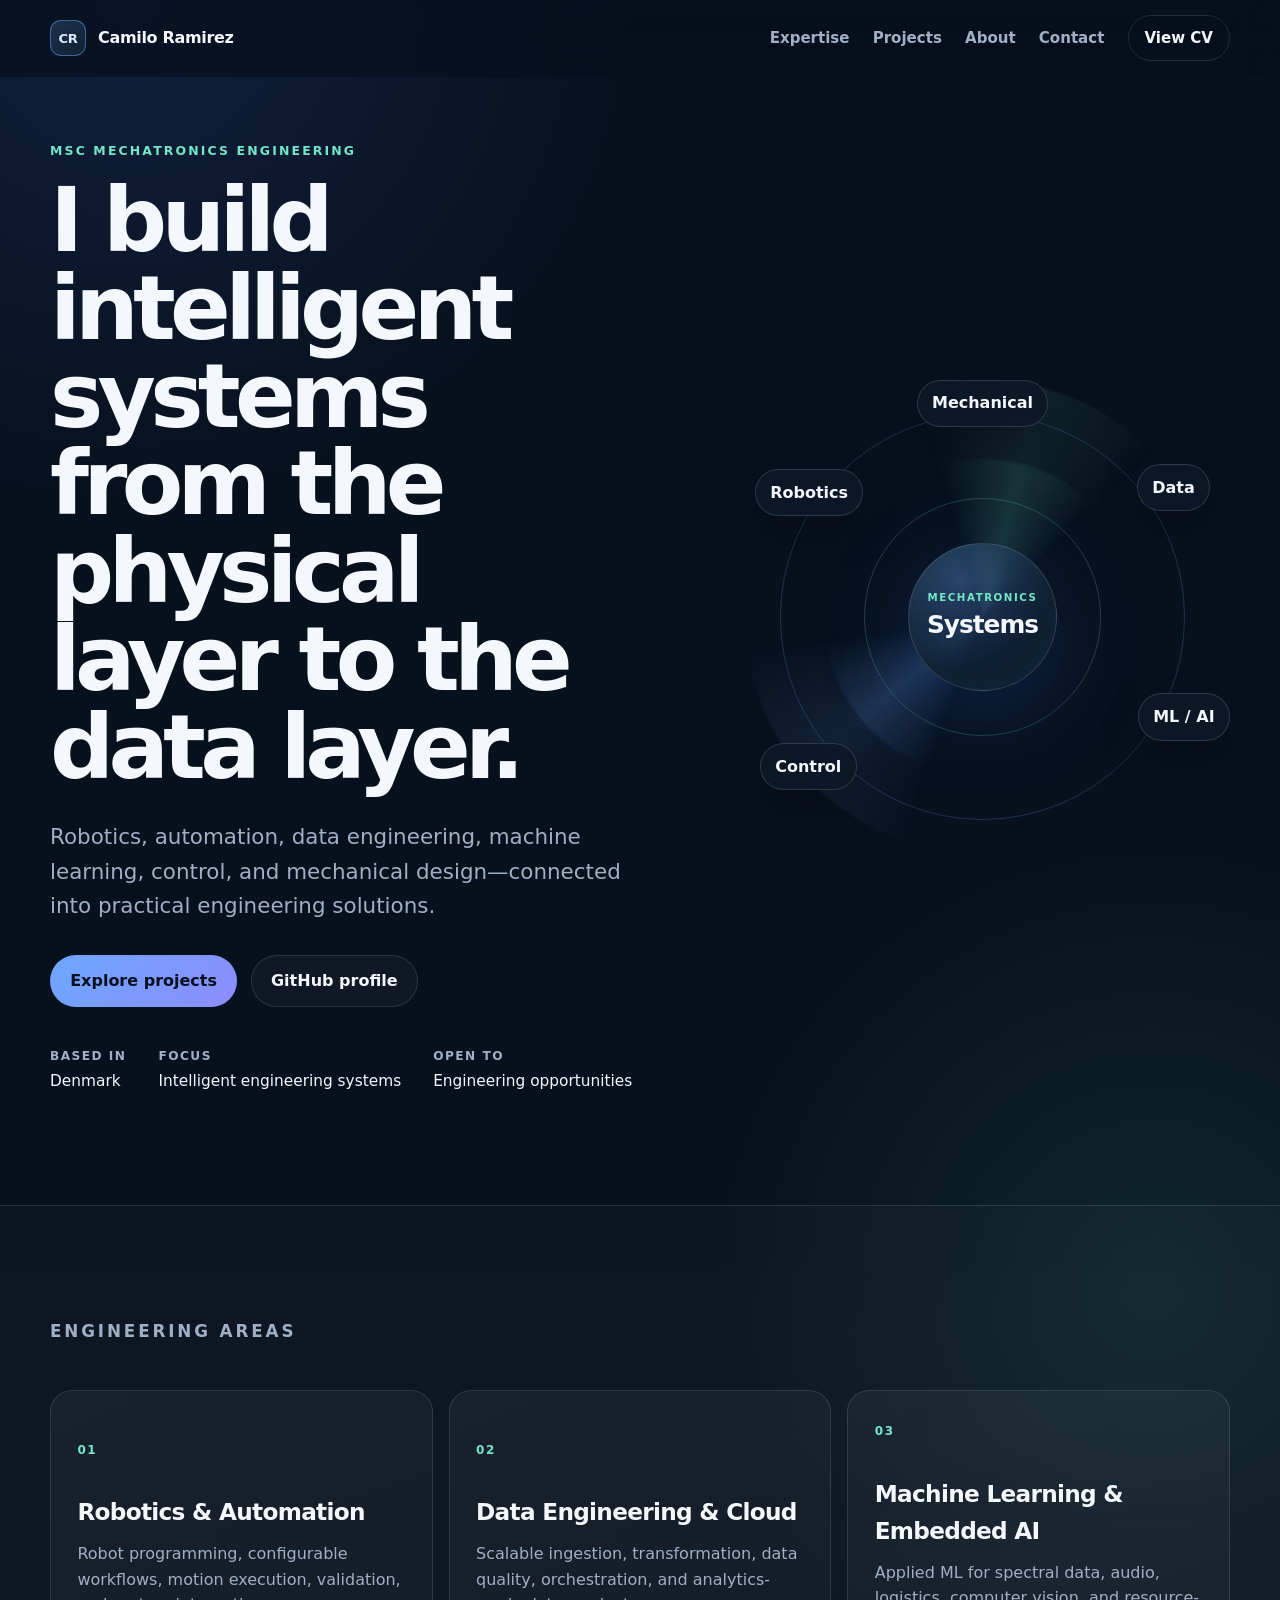
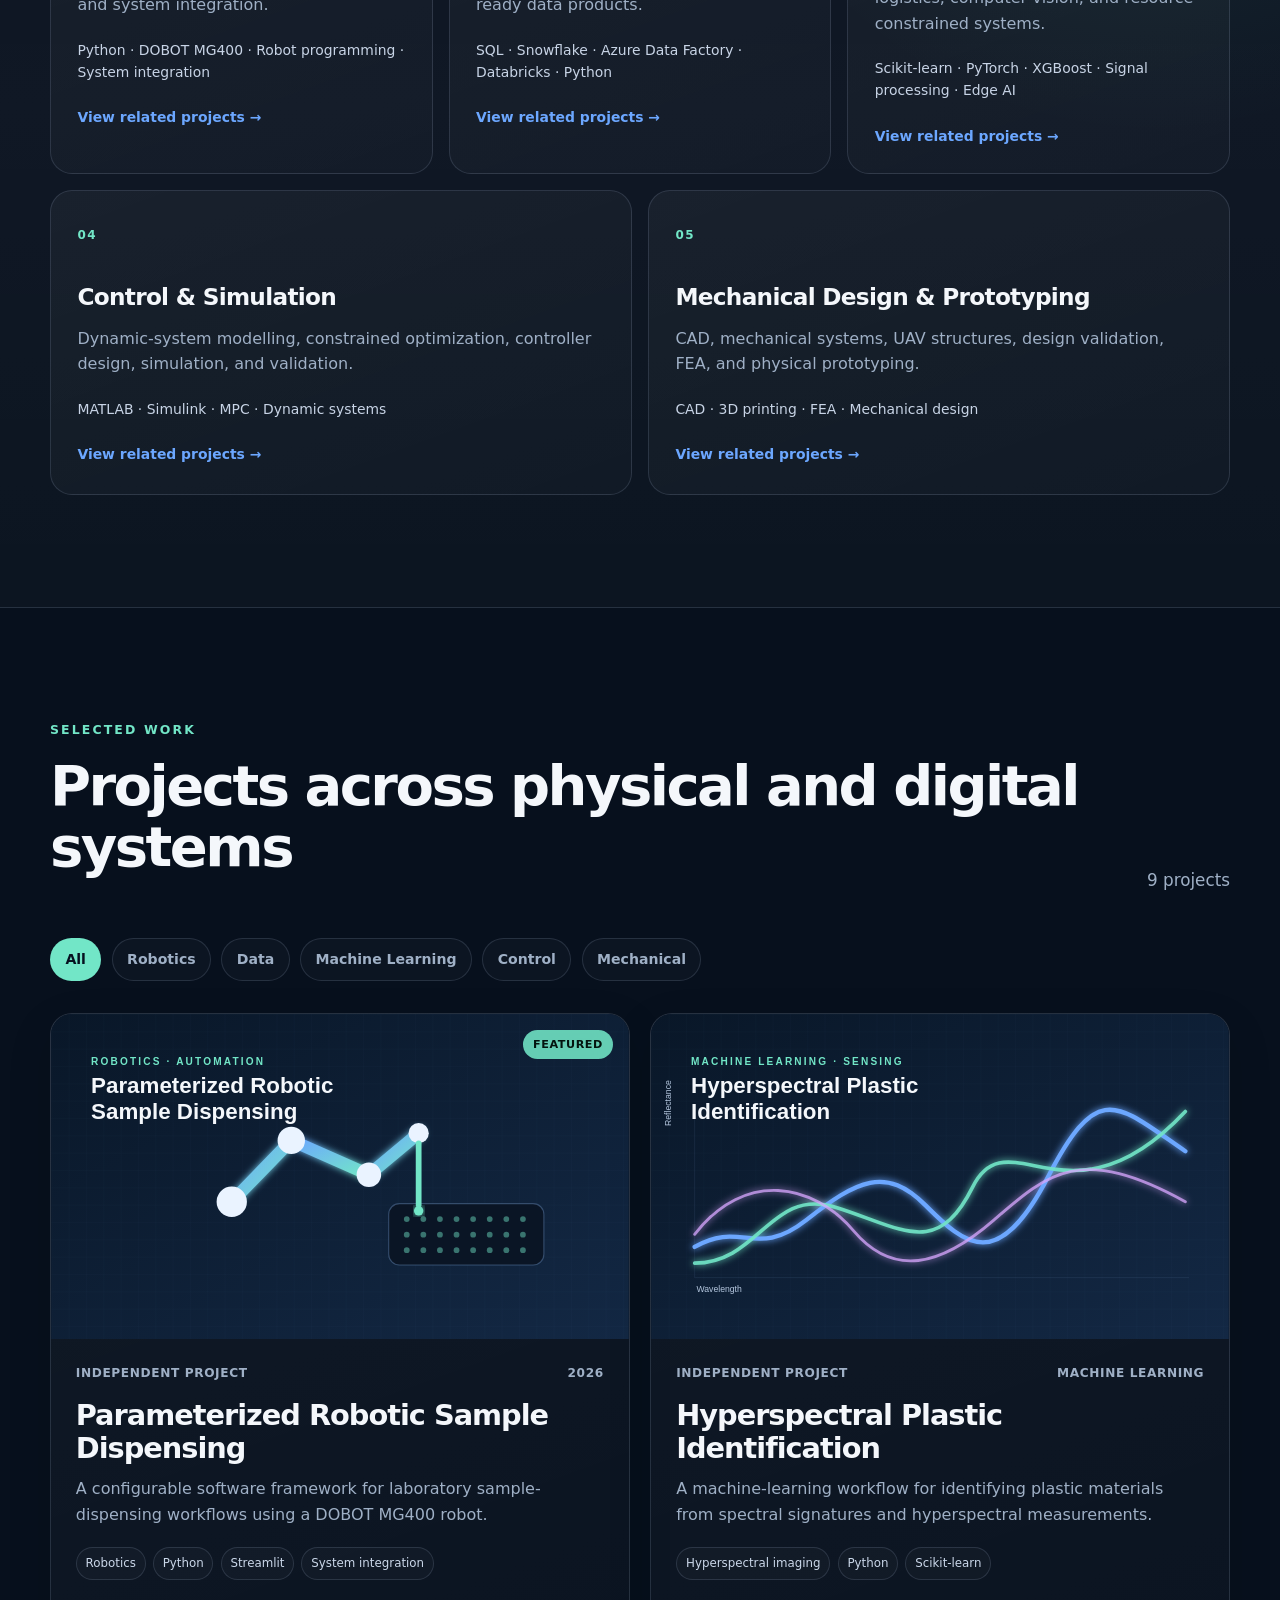
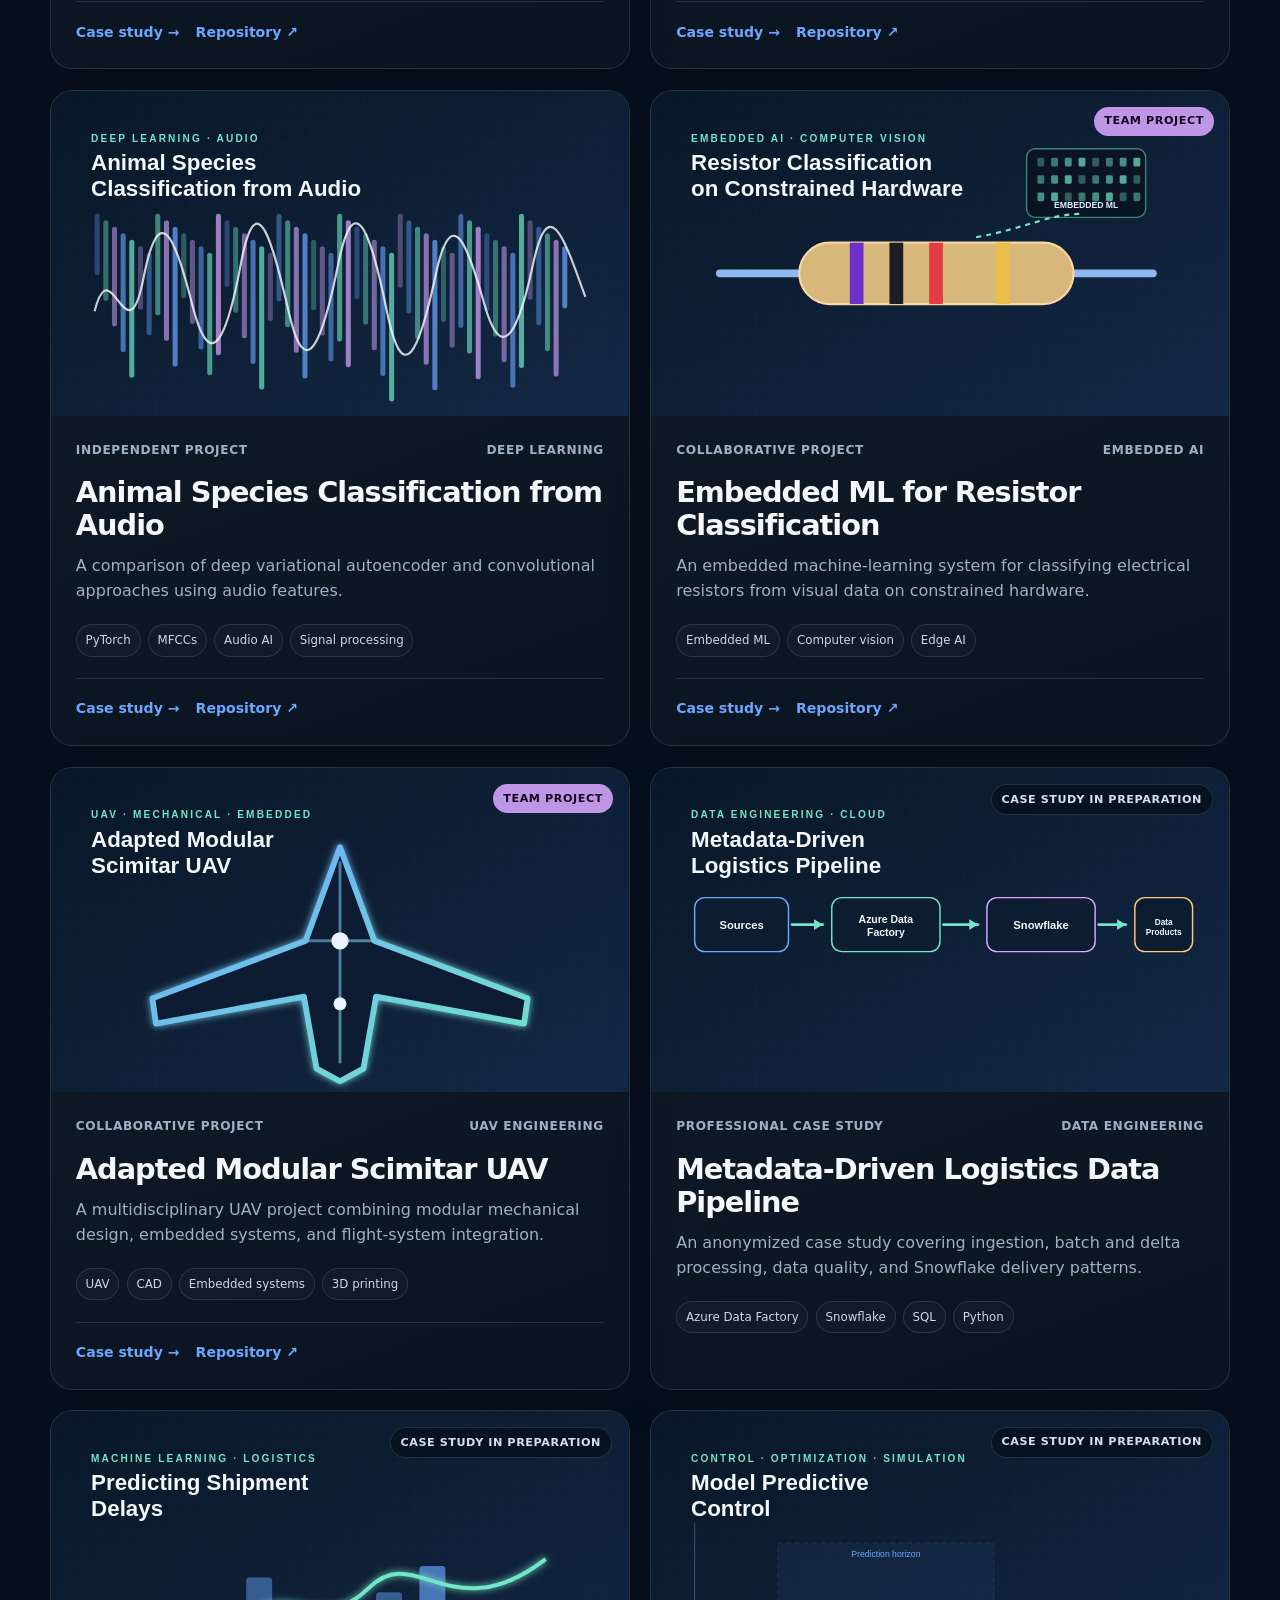
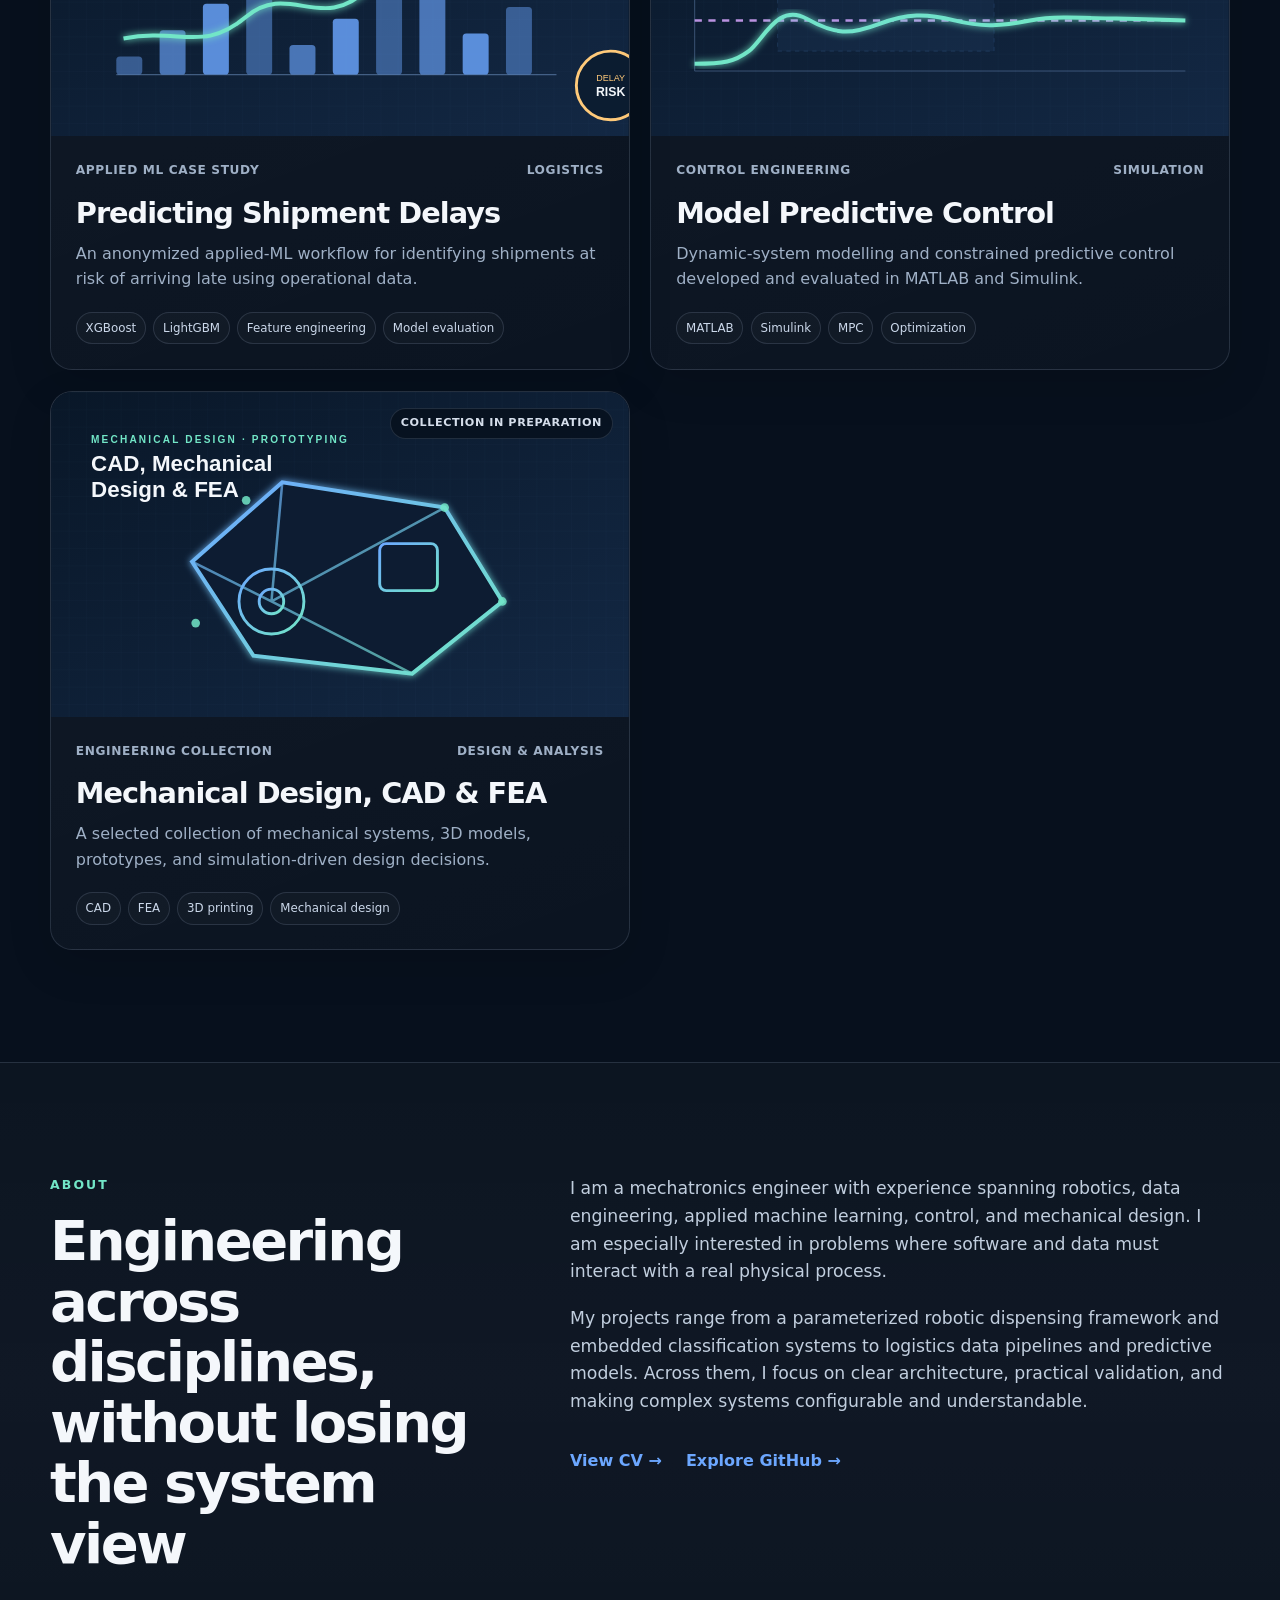
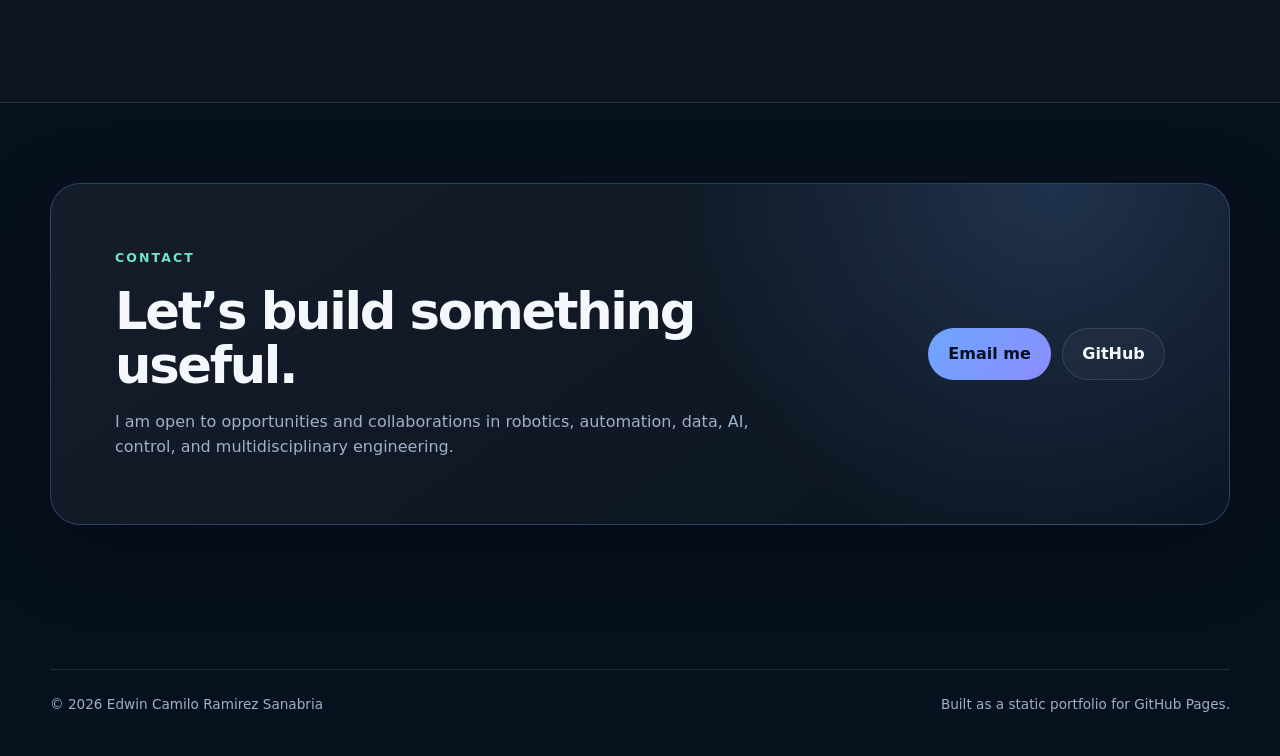
==== commit 75daa853: "Testing changes" ====
--- a/index.html
+++ b/index.html
@@ -49,7 +49,7 @@
             <a class="button button-secondary" href="https://github.com/Camilo1114" target="_blank" rel="noopener">GitHub profile</a>
           </div>
           <ul class="hero-meta" aria-label="Profile highlights">
-            <li><strong>Based in</strong><span>Sønderborg, Denmark</span></li>
+            <li><strong>Based in</strong><span>Denmark</span></li>
             <li><strong>Focus</strong><span>Intelligent engineering systems</span></li>
             <li><strong>Open to</strong><span>Engineering opportunities</span></li>
           </ul>
@@ -77,8 +77,6 @@
       <div class="container">
         <div class="section-heading reveal">
           <p class="eyebrow">Engineering areas</p>
-          <h2>One profile, five complementary disciplines</h2>
-          <p>Each area is connected. A robotics project may also require data, control, sensing, software architecture, and mechanical design.</p>
         </div>
 
         <div class="expertise-grid">
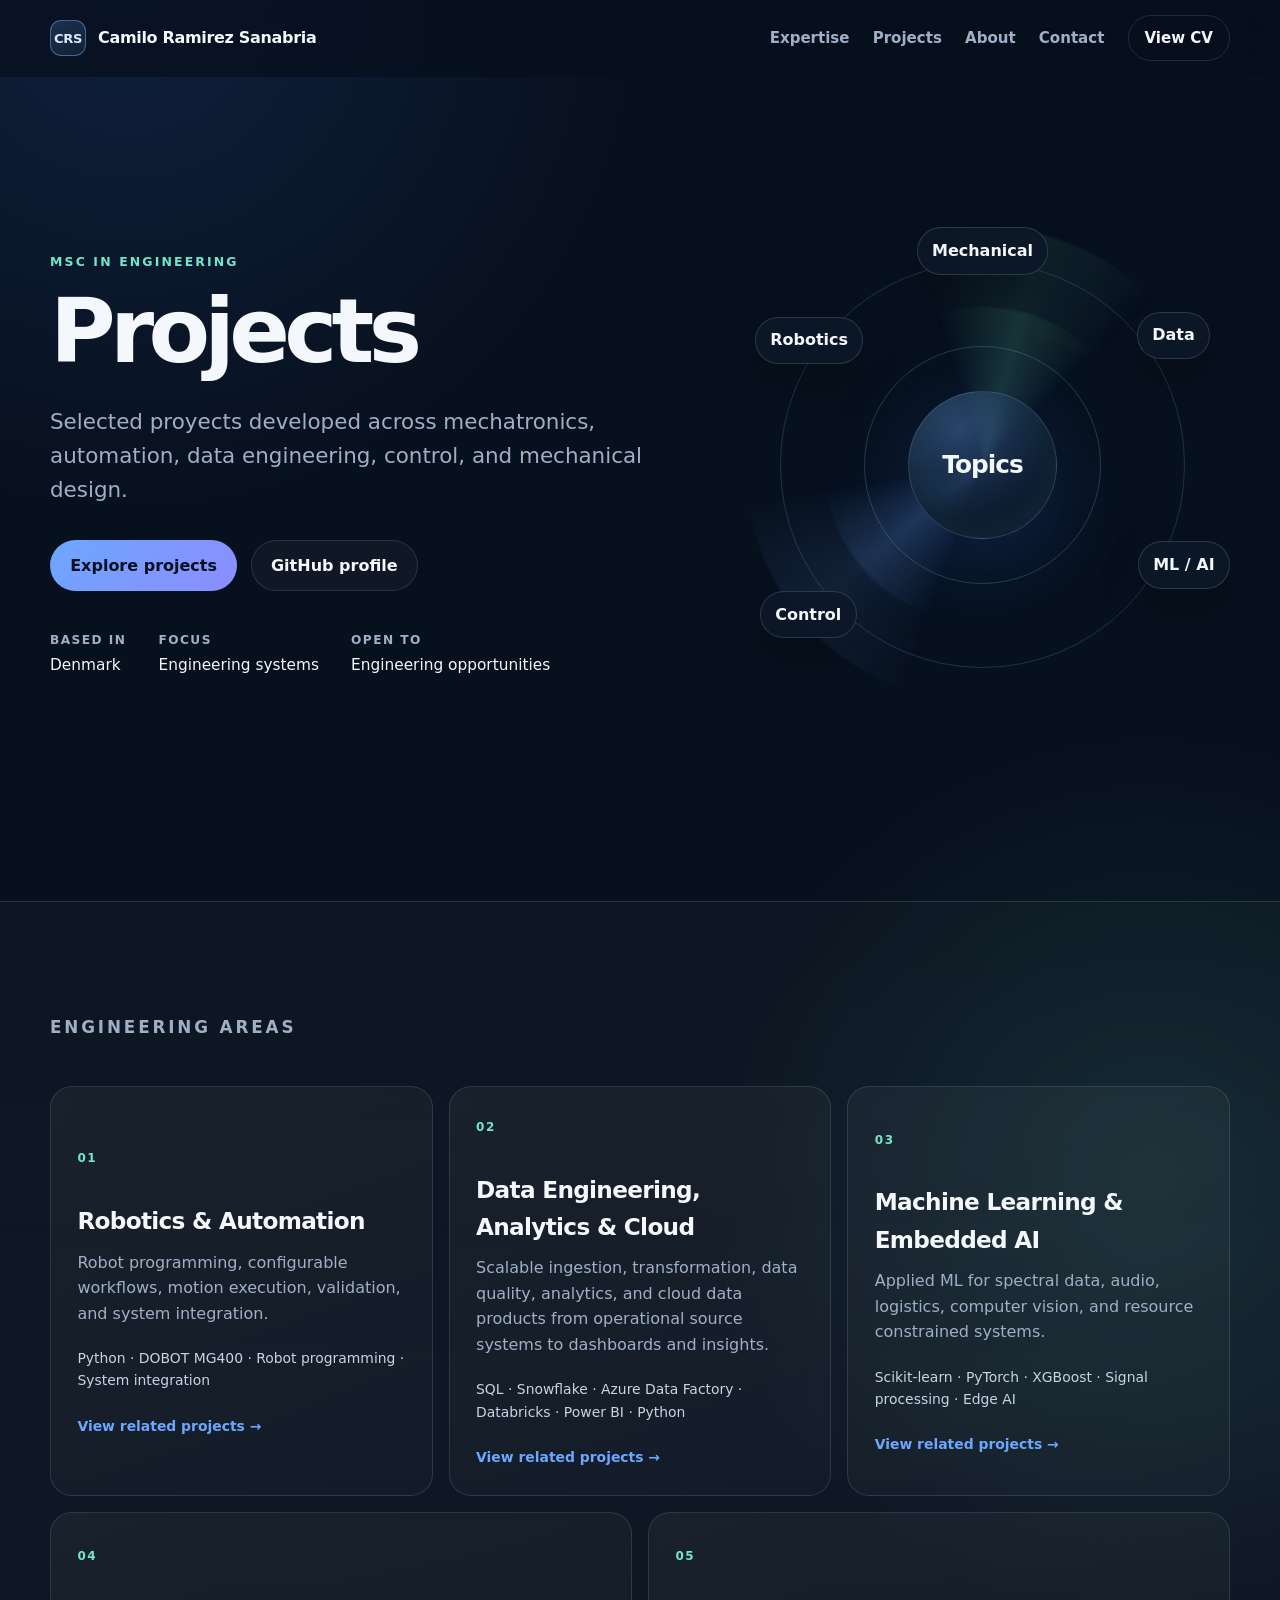
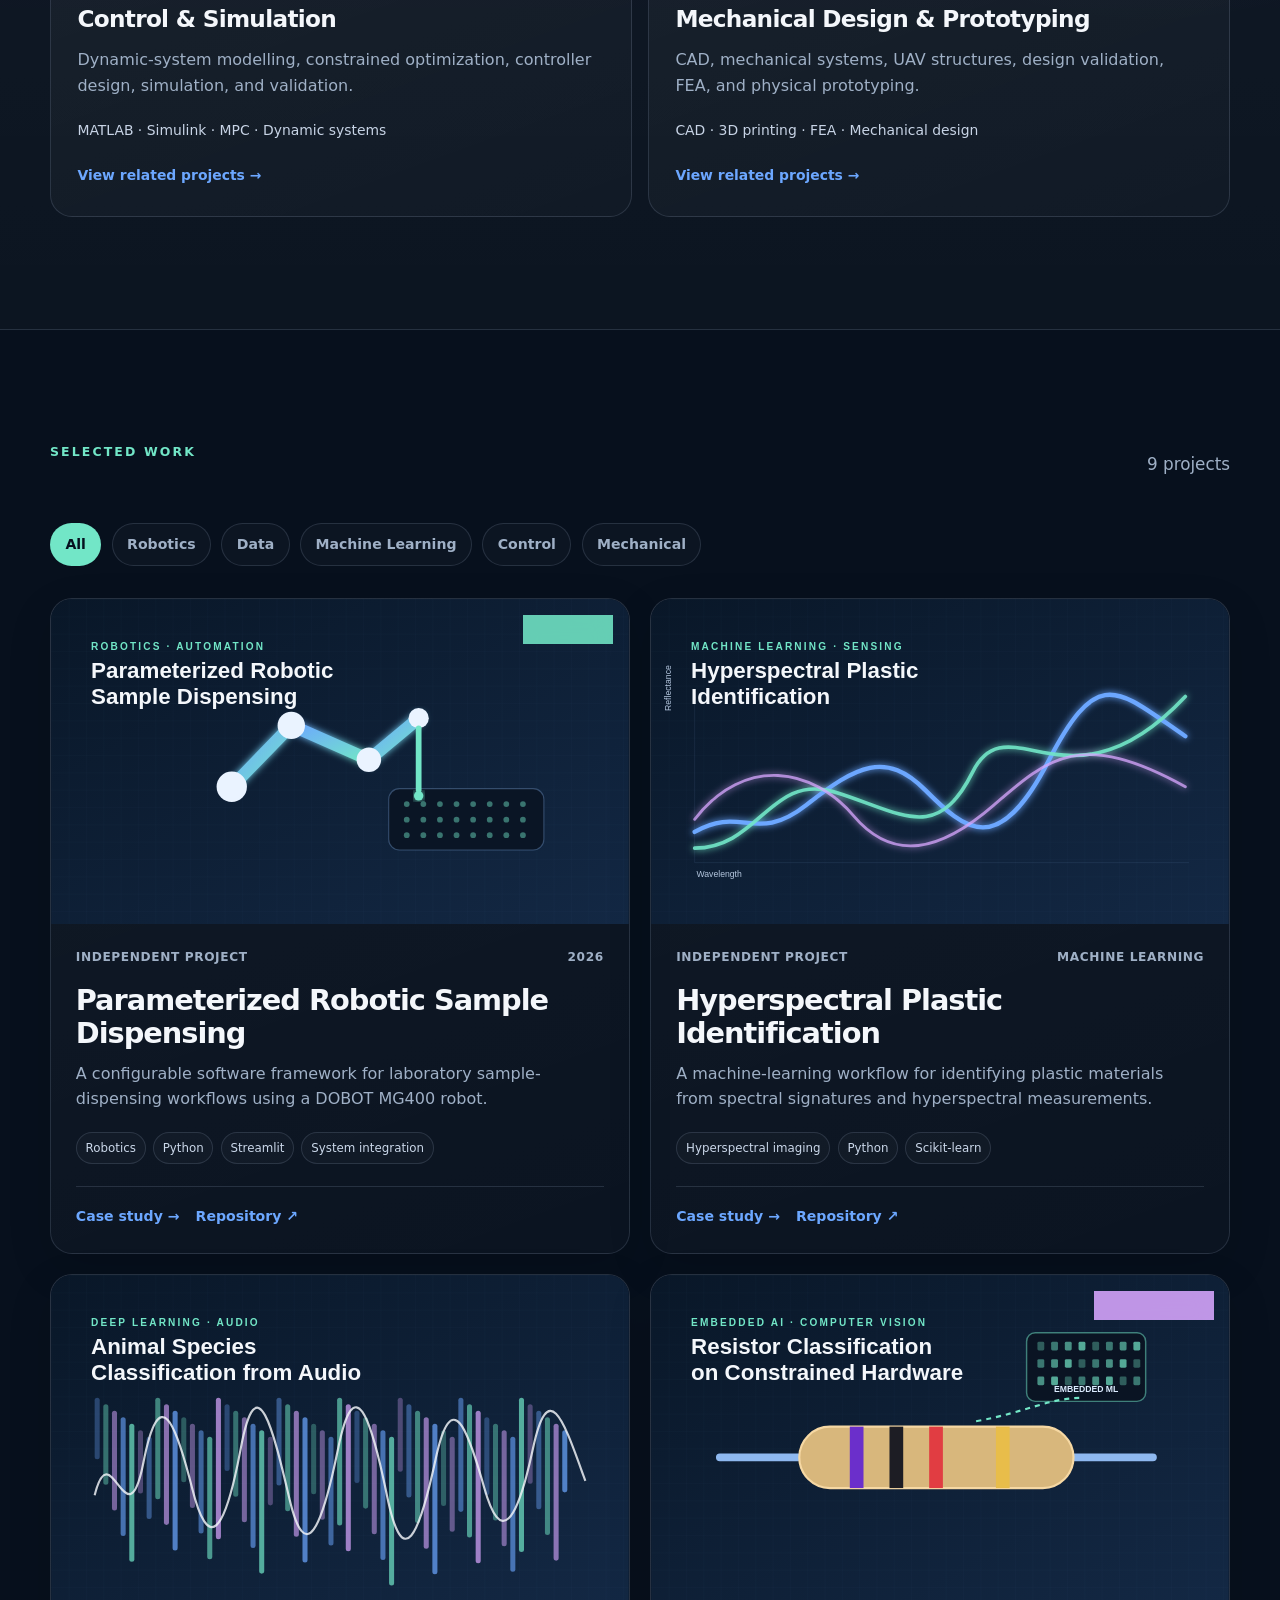
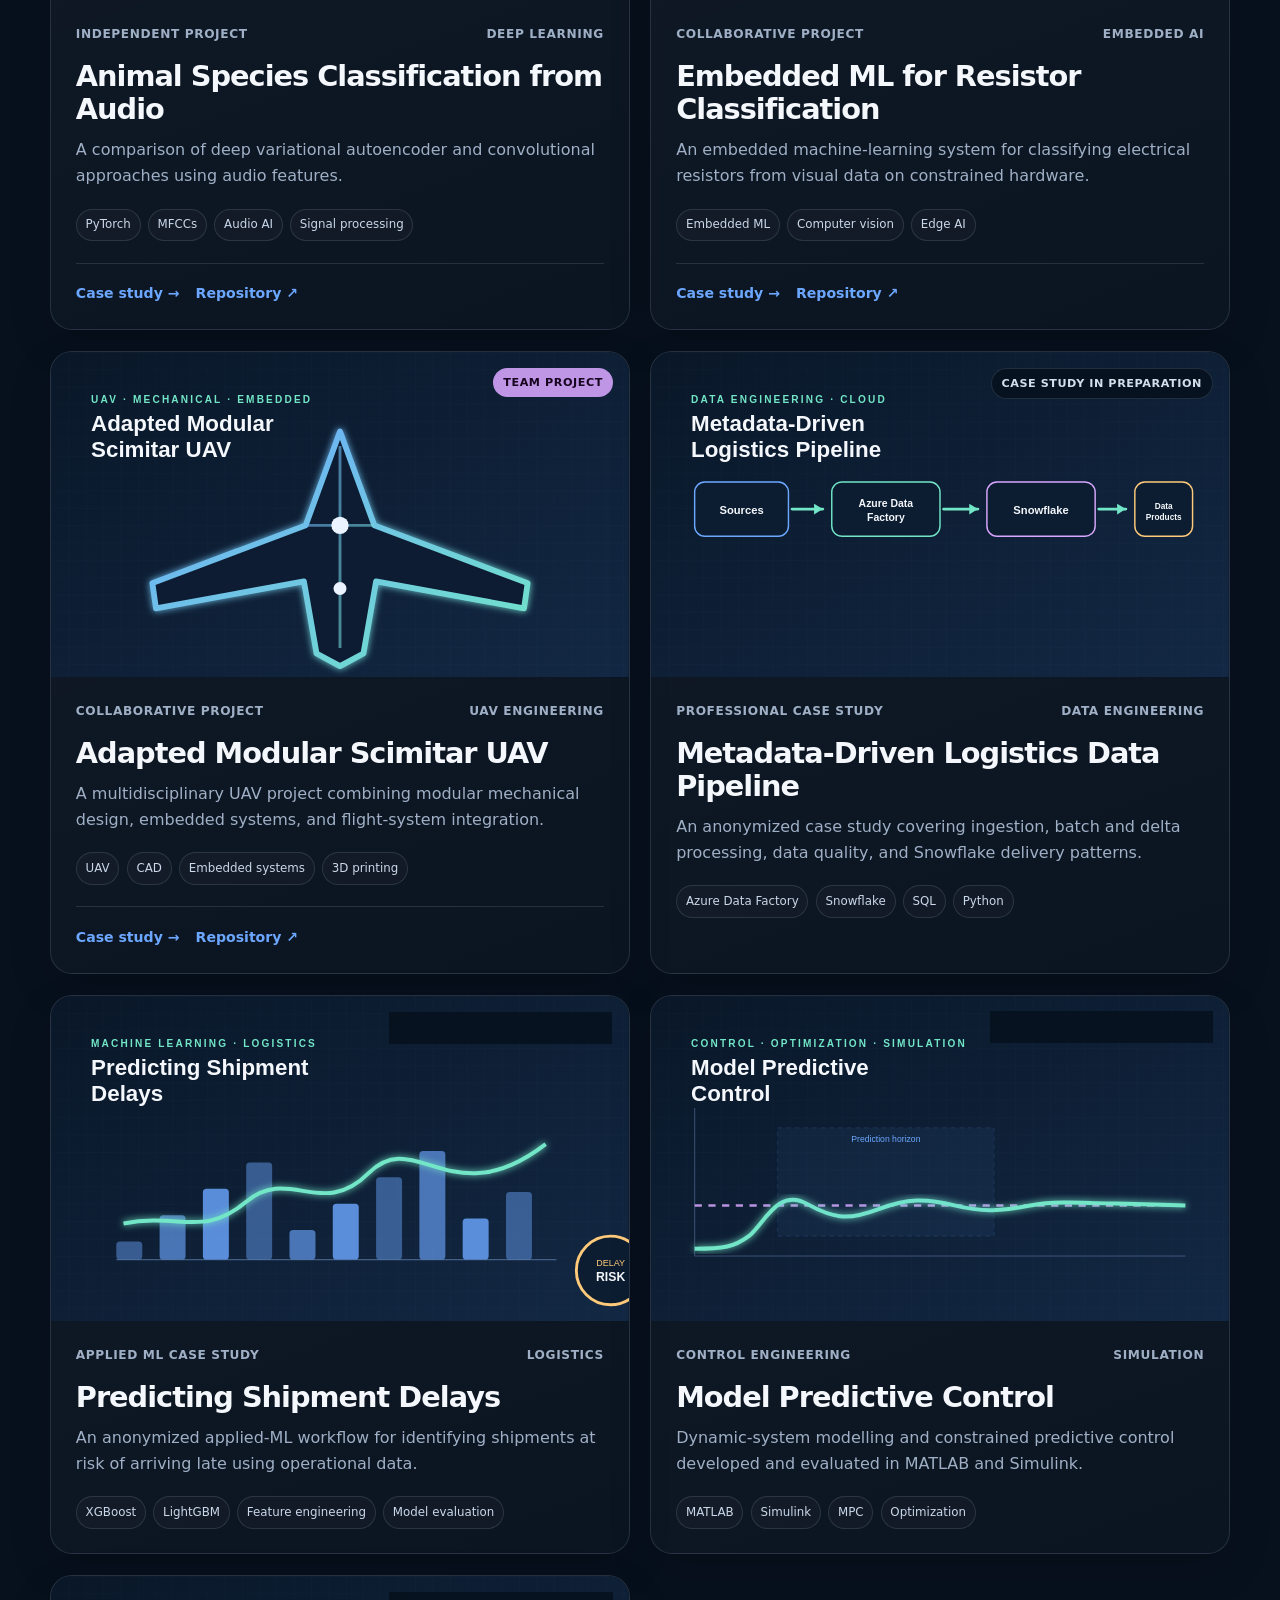
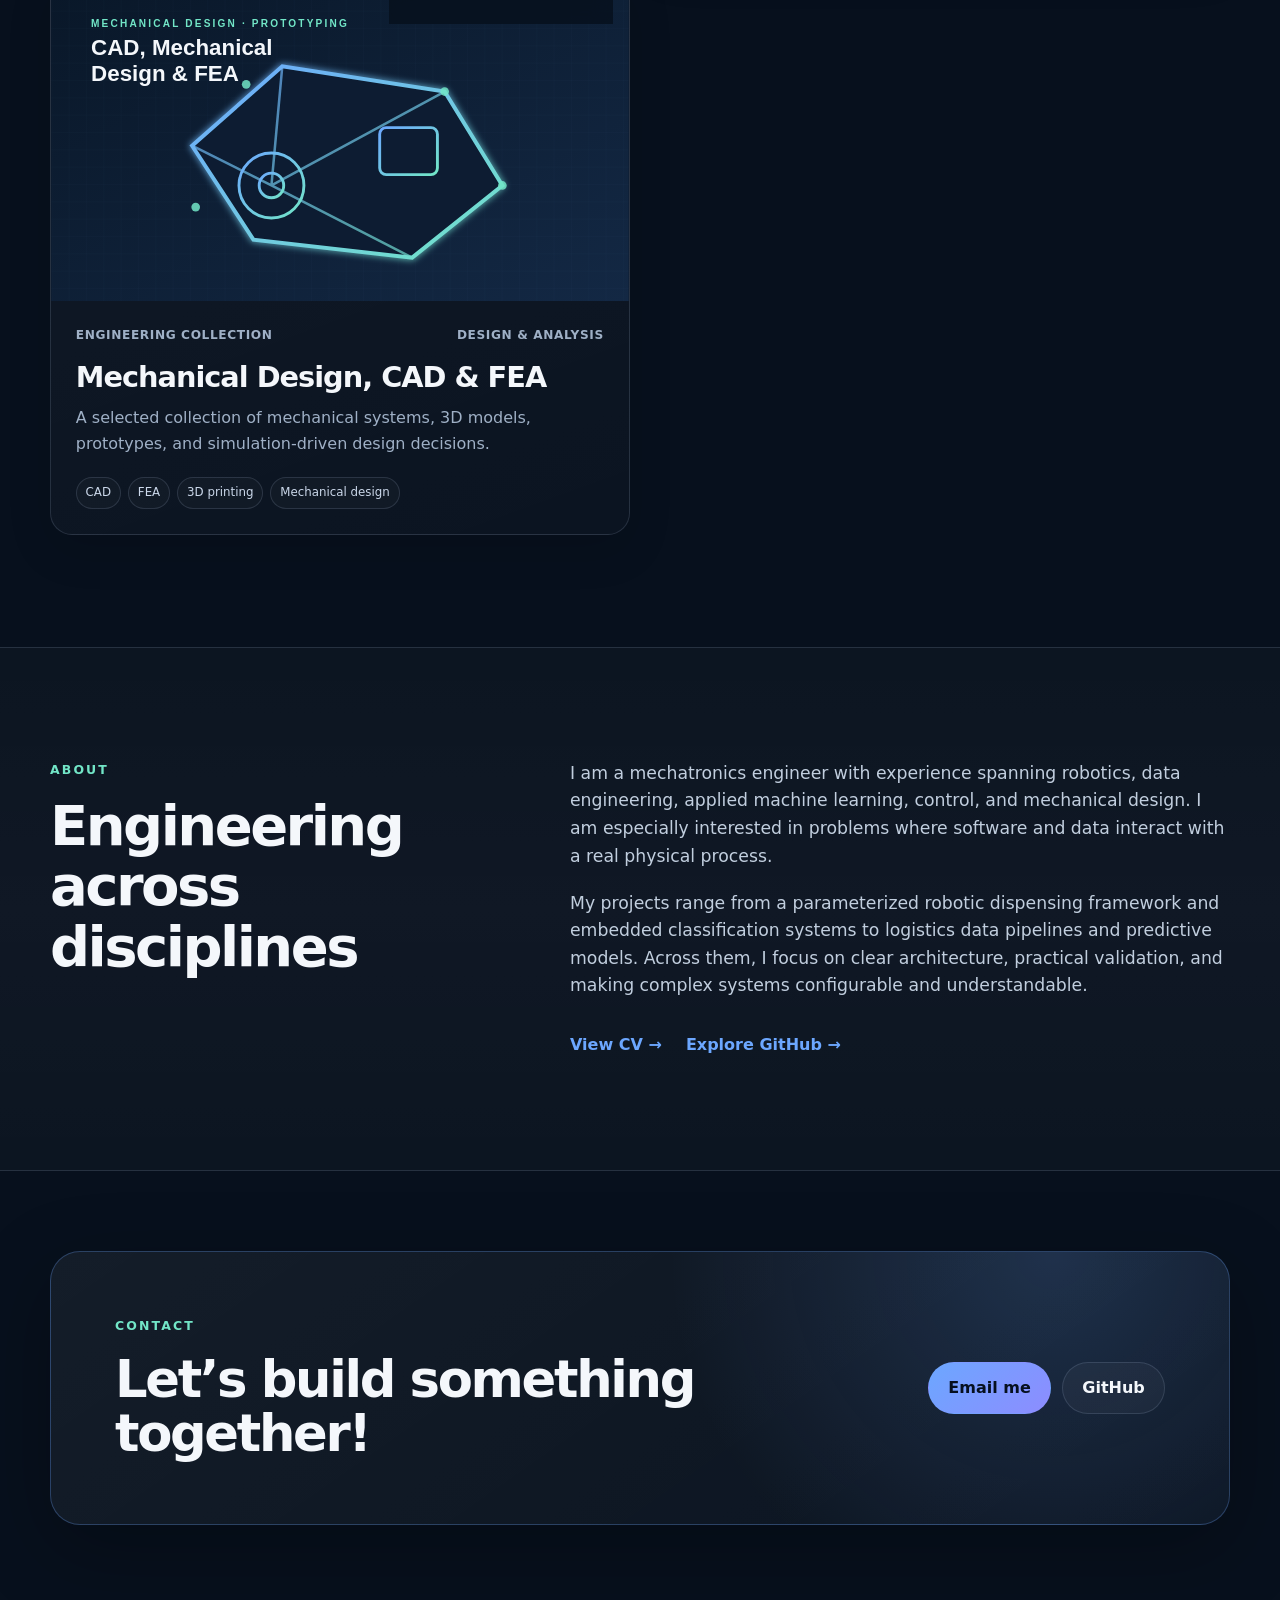
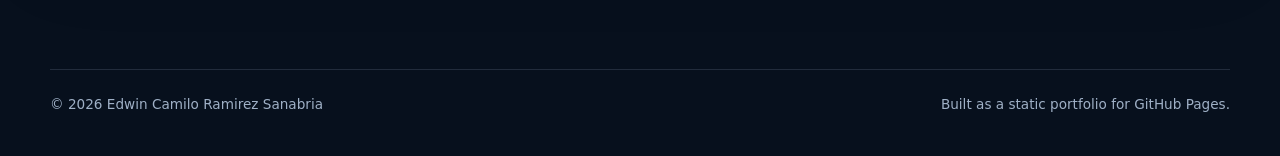
==== commit 0b74e1ba: "Changes to main page" ====
--- a/index.html
+++ b/index.html
@@ -3,9 +3,9 @@
 <head>
   <meta charset="utf-8" />
   <meta name="viewport" content="width=device-width, initial-scale=1" />
-  <meta name="description" content="Camilo Ramirez — Mechatronics engineer building intelligent systems across robotics, automation, data, machine learning, control, and mechanical design." />
+  <meta name="description" content="Camilo Ramirez Sanabria — MSc in engineering focused on building intelligent systems across robotics, automation, data, machine learning, control, and mechanical design." />
   <meta name="theme-color" content="#08111f" />
-  <title>Camilo Ramirez | Engineering Portfolio</title>
+  <title>Camilo Ramirez Sanabria | Portfolio</title>
   <link rel="icon" href="assets/images/favicon.svg" type="image/svg+xml" />
   <link rel="stylesheet" href="assets/css/styles.css" />
   <script defer src="assets/js/main.js"></script>
@@ -15,9 +15,9 @@
 
   <header class="site-header" id="top">
     <div class="container nav-wrap">
-      <a class="brand" href="#top" aria-label="Camilo Ramirez home">
-        <span class="brand-mark">CR</span>
-        <span class="brand-text">Camilo Ramirez</span>
+      <a class="brand" href="#top" aria-label="Camilo Ramirez Sanabria home">
+        <span class="brand-mark">CRS</span>
+        <span class="brand-text">Camilo Ramirez Sanabria</span>
       </a>
 
       <button class="nav-toggle" type="button" aria-expanded="false" aria-controls="site-nav">
@@ -39,10 +39,10 @@
     <section class="hero section-shell">
       <div class="container hero-grid">
         <div class="hero-copy reveal">
-          <p class="eyebrow">MSc Mechatronics Engineering</p>
-          <h1>I build intelligent systems from the physical layer to the data layer.</h1>
+          <p class="eyebrow">MSc in Engineering</p>
+          <h1>Projects</h1>
           <p class="hero-lead">
-            Robotics, automation, data engineering, machine learning, control, and mechanical design—connected into practical engineering solutions.
+            Selected proyects developed across mechatronics, automation, data engineering, control, and mechanical design.
           </p>
           <div class="hero-actions">
             <a class="button button-primary" href="#projects">Explore projects</a>
@@ -50,7 +50,7 @@
           </div>
           <ul class="hero-meta" aria-label="Profile highlights">
             <li><strong>Based in</strong><span>Denmark</span></li>
-            <li><strong>Focus</strong><span>Intelligent engineering systems</span></li>
+            <li><strong>Focus</strong><span>Engineering systems</span></li>
             <li><strong>Open to</strong><span>Engineering opportunities</span></li>
           </ul>
         </div>
@@ -58,8 +58,7 @@
         <div class="hero-visual reveal" aria-label="Engineering disciplines connected as one system">
           <div class="system-orbit">
             <div class="orbit-core">
-              <span>MECHATRONICS</span>
-              <strong>Systems</strong>
+              <strong>Topics</strong>
             </div>
             <button class="orbit-node node-robotics" data-filter-target="robotics" type="button">Robotics</button>
             <button class="orbit-node node-data" data-filter-target="data" type="button">Data</button>
@@ -90,16 +89,16 @@
 
           <button class="expertise-card reveal" type="button" data-filter-target="data">
             <span class="card-number">02</span>
-            <h3>Data Engineering &amp; Cloud</h3>
-            <p>Scalable ingestion, transformation, data quality, orchestration, and analytics-ready data products.</p>
-            <span class="tool-line">SQL · Snowflake · Azure Data Factory · Databricks · Python</span>
+            <h3>Data Engineering, Analytics &amp; Cloud</h3>
+            <p>Scalable ingestion, transformation, data quality, analytics, and cloud data products from operational source systems to dashboards and insights.</p>
+            <span class="tool-line">SQL · Snowflake · Azure Data Factory · Databricks · Power BI · Python</span>
             <span class="card-link">View related projects →</span>
           </button>
 
           <button class="expertise-card reveal" type="button" data-filter-target="ml">
             <span class="card-number">03</span>
             <h3>Machine Learning &amp; Embedded AI</h3>
-            <p>Applied ML for spectral data, audio, logistics, computer vision, and resource-constrained systems.</p>
+            <p>Applied ML for spectral data, audio, logistics, computer vision, and resource constrained systems.</p>
             <span class="tool-line">Scikit-learn · PyTorch · XGBoost · Signal processing · Edge AI</span>
             <span class="card-link">View related projects →</span>
           </button>
@@ -128,7 +127,6 @@
         <div class="section-heading project-heading reveal">
           <div>
             <p class="eyebrow">Selected work</p>
-            <h2>Projects across physical and digital systems</h2>
           </div>
           <p id="project-count" class="project-count" aria-live="polite">9 projects</p>
         </div>
@@ -289,11 +287,11 @@
       <div class="container about-grid">
         <div class="section-heading reveal">
           <p class="eyebrow">About</p>
-          <h2>Engineering across disciplines, without losing the system view</h2>
+          <h2>Engineering across disciplines</h2>
         </div>
         <div class="about-copy reveal">
           <p>
-            I am a mechatronics engineer with experience spanning robotics, data engineering, applied machine learning, control, and mechanical design. I am especially interested in problems where software and data must interact with a real physical process.
+            I am a mechatronics engineer with experience spanning robotics, data engineering, applied machine learning, control, and mechanical design. I am especially interested in problems where software and data interact with a real physical process.
           </p>
           <p>
             My projects range from a parameterized robotic dispensing framework and embedded classification systems to logistics data pipelines and predictive models. Across them, I focus on clear architecture, practical validation, and making complex systems configurable and understandable.
@@ -310,8 +308,7 @@
       <div class="container contact-card reveal">
         <div>
           <p class="eyebrow">Contact</p>
-          <h2>Let’s build something useful.</h2>
-          <p>I am open to opportunities and collaborations in robotics, automation, data, AI, control, and multidisciplinary engineering.</p>
+          <h2>Let’s build something together!</h2>
         </div>
         <div class="contact-actions">
           <a class="button button-primary" href="mailto:correocamilo11@gmail.com">Email me</a>
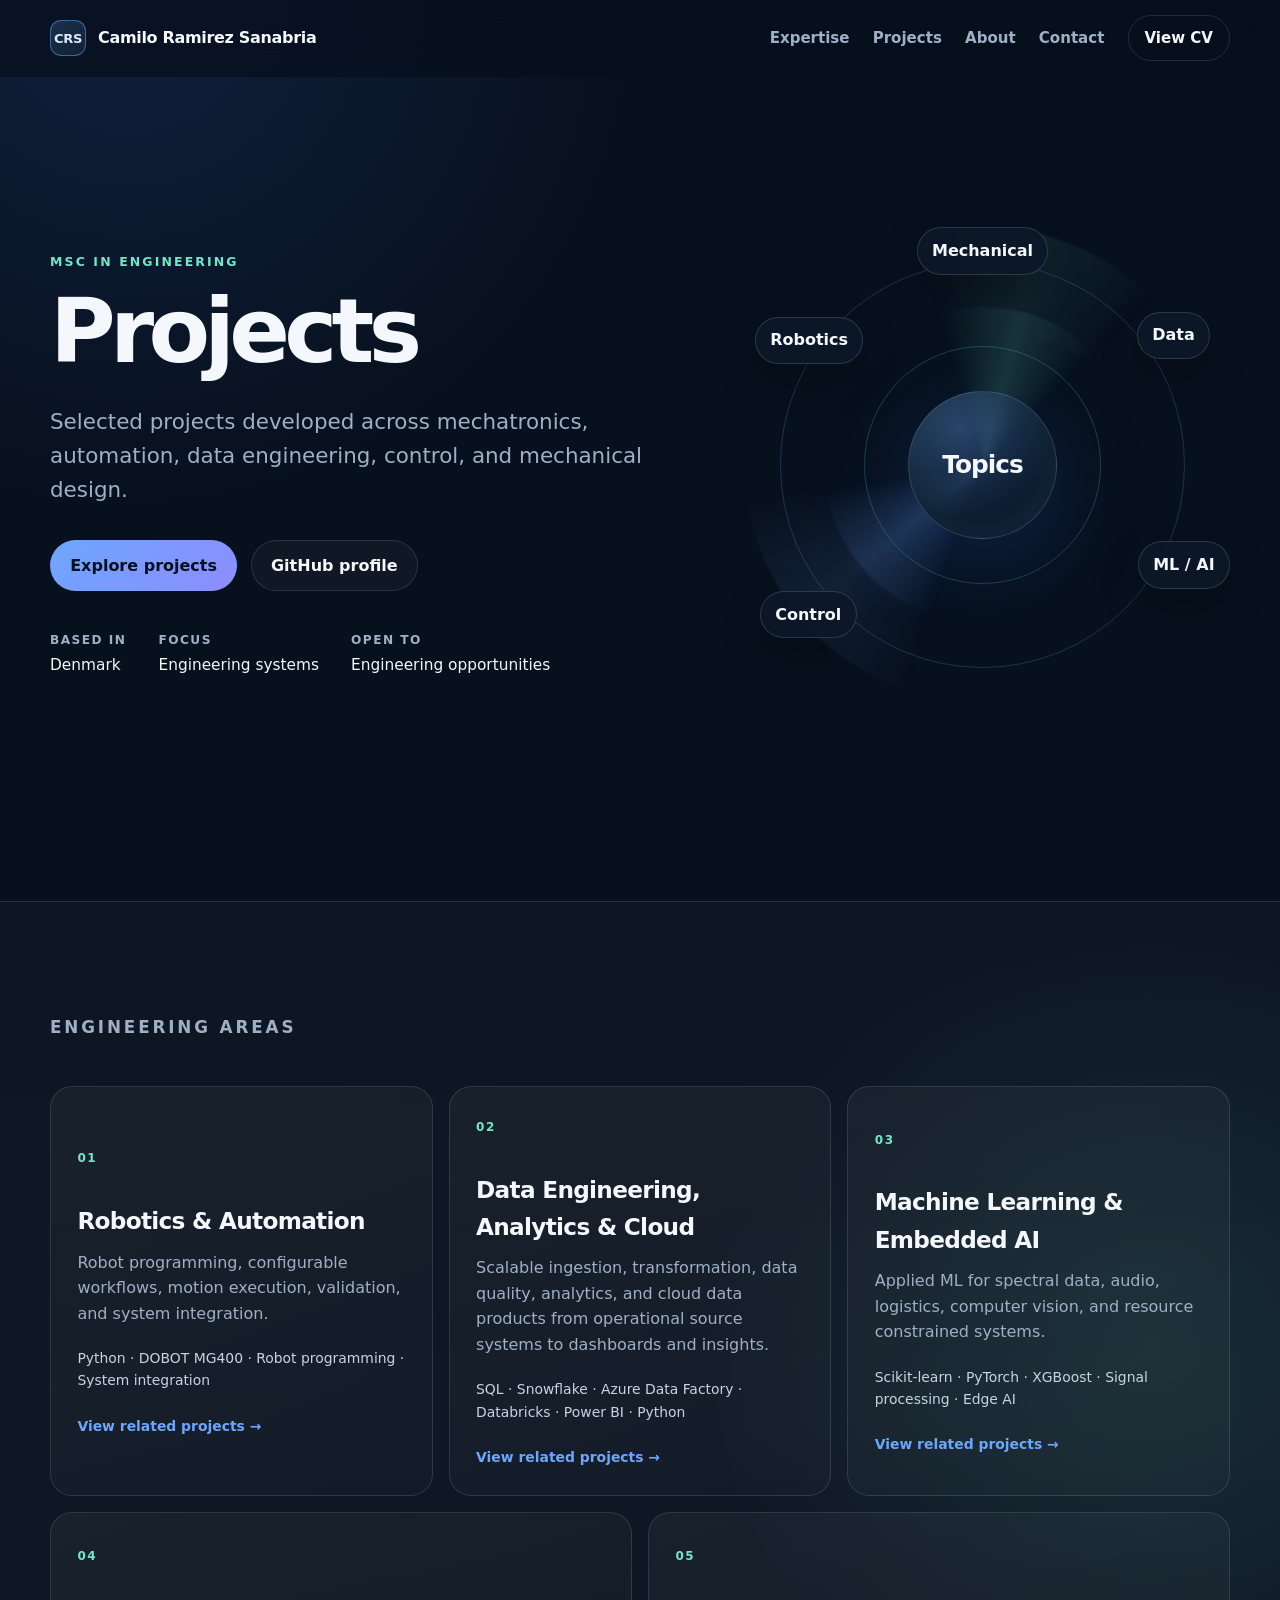
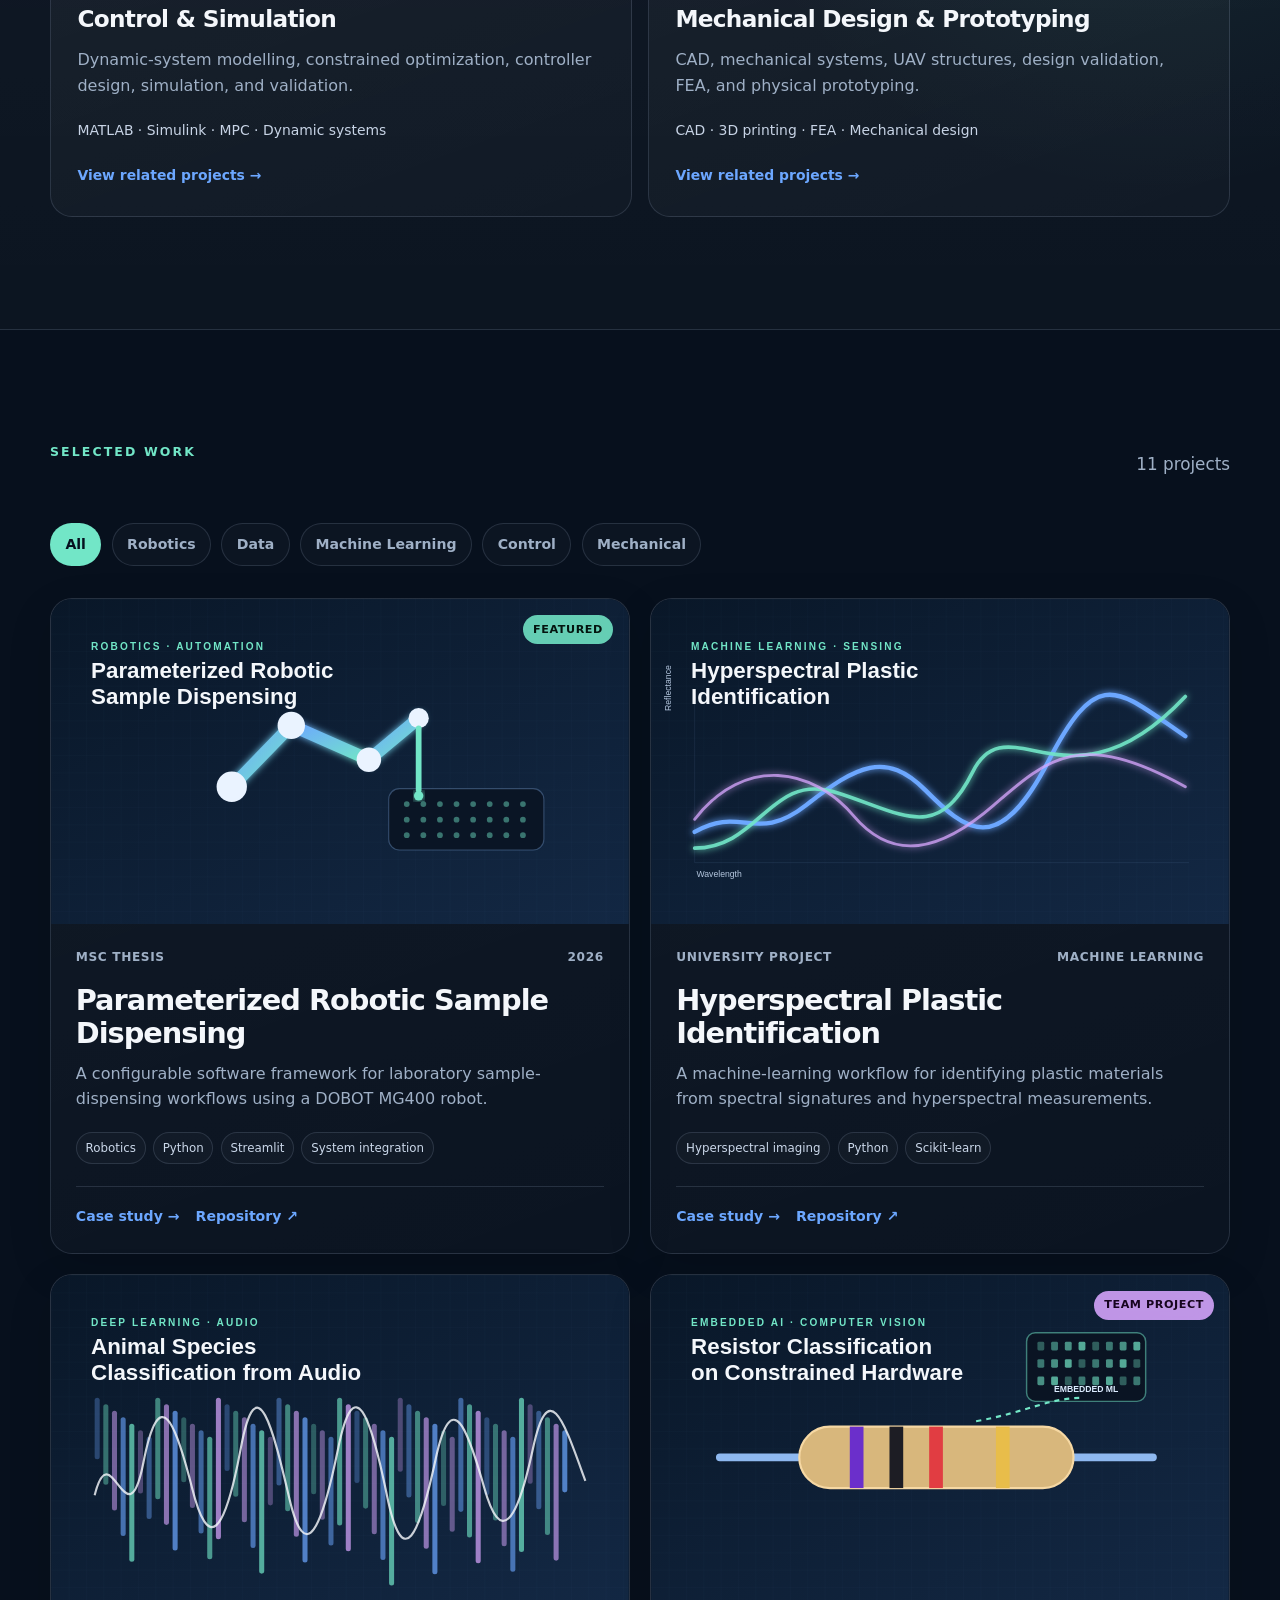
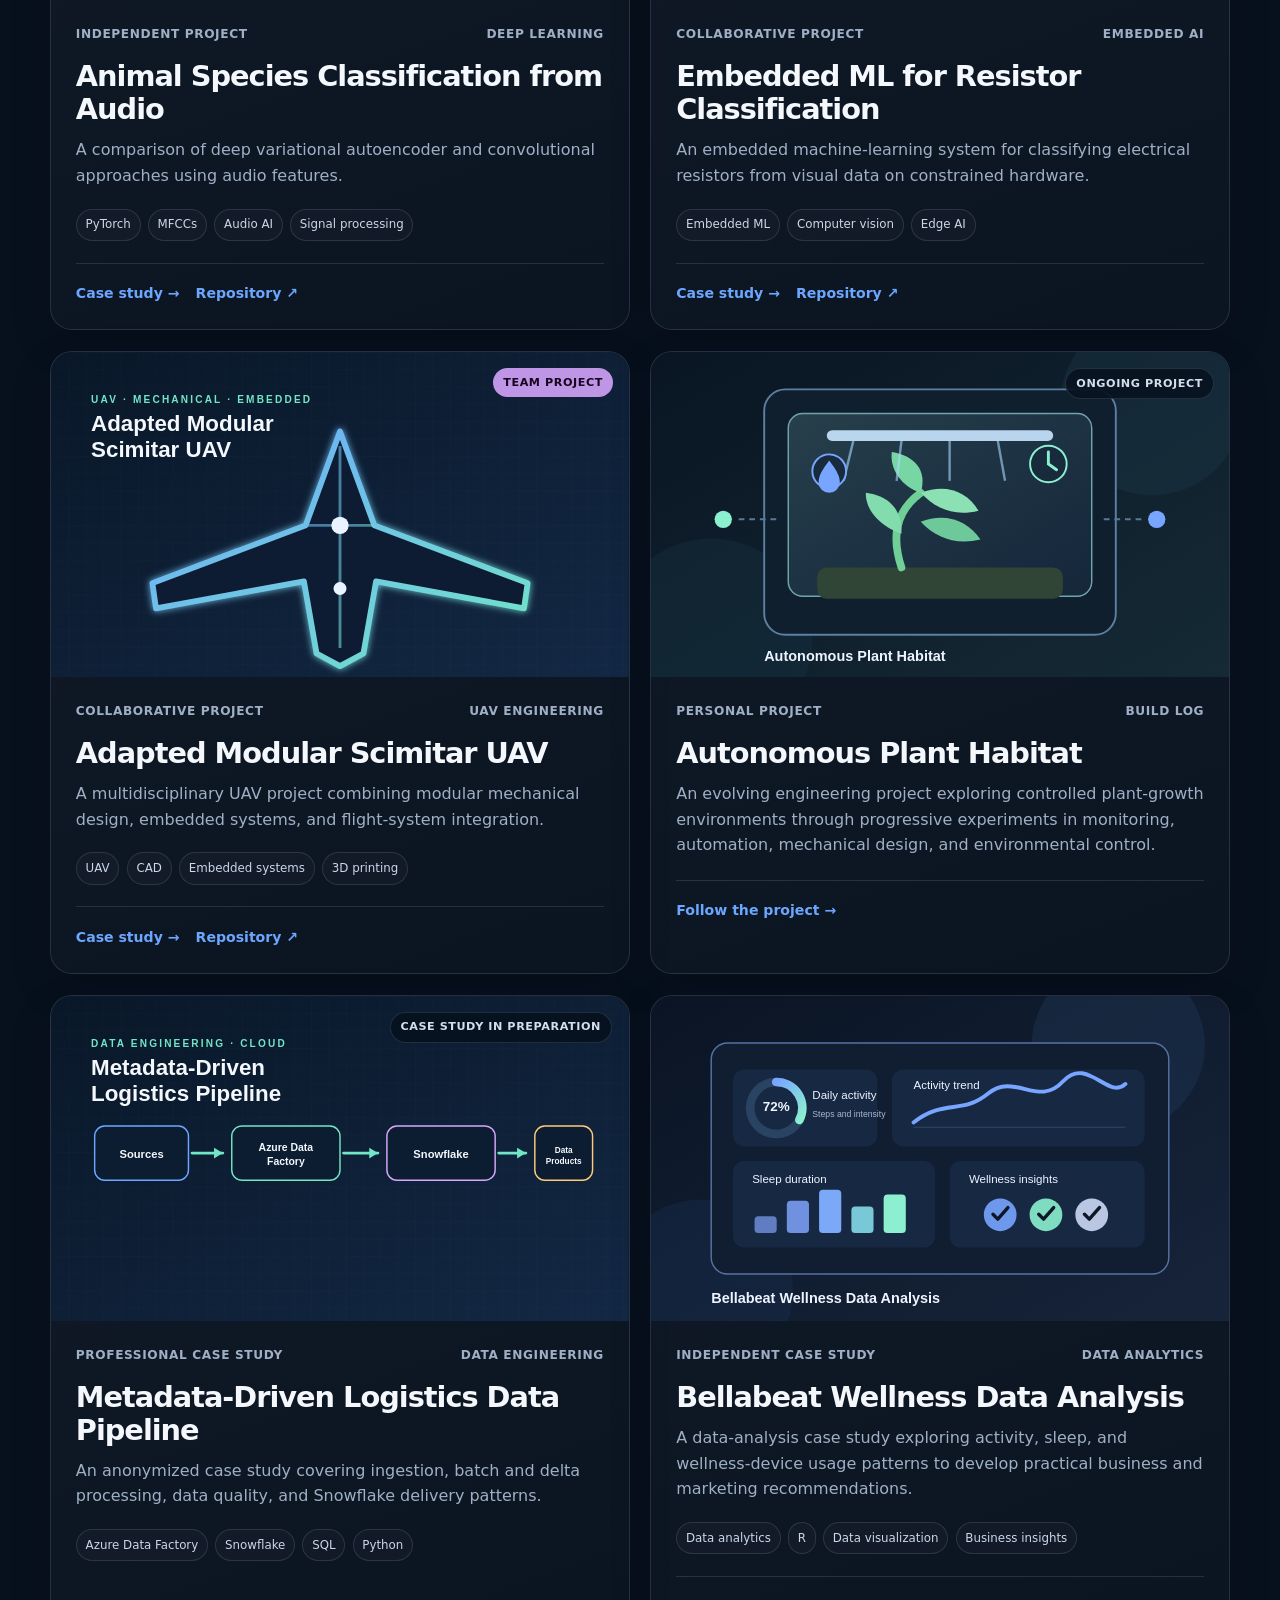
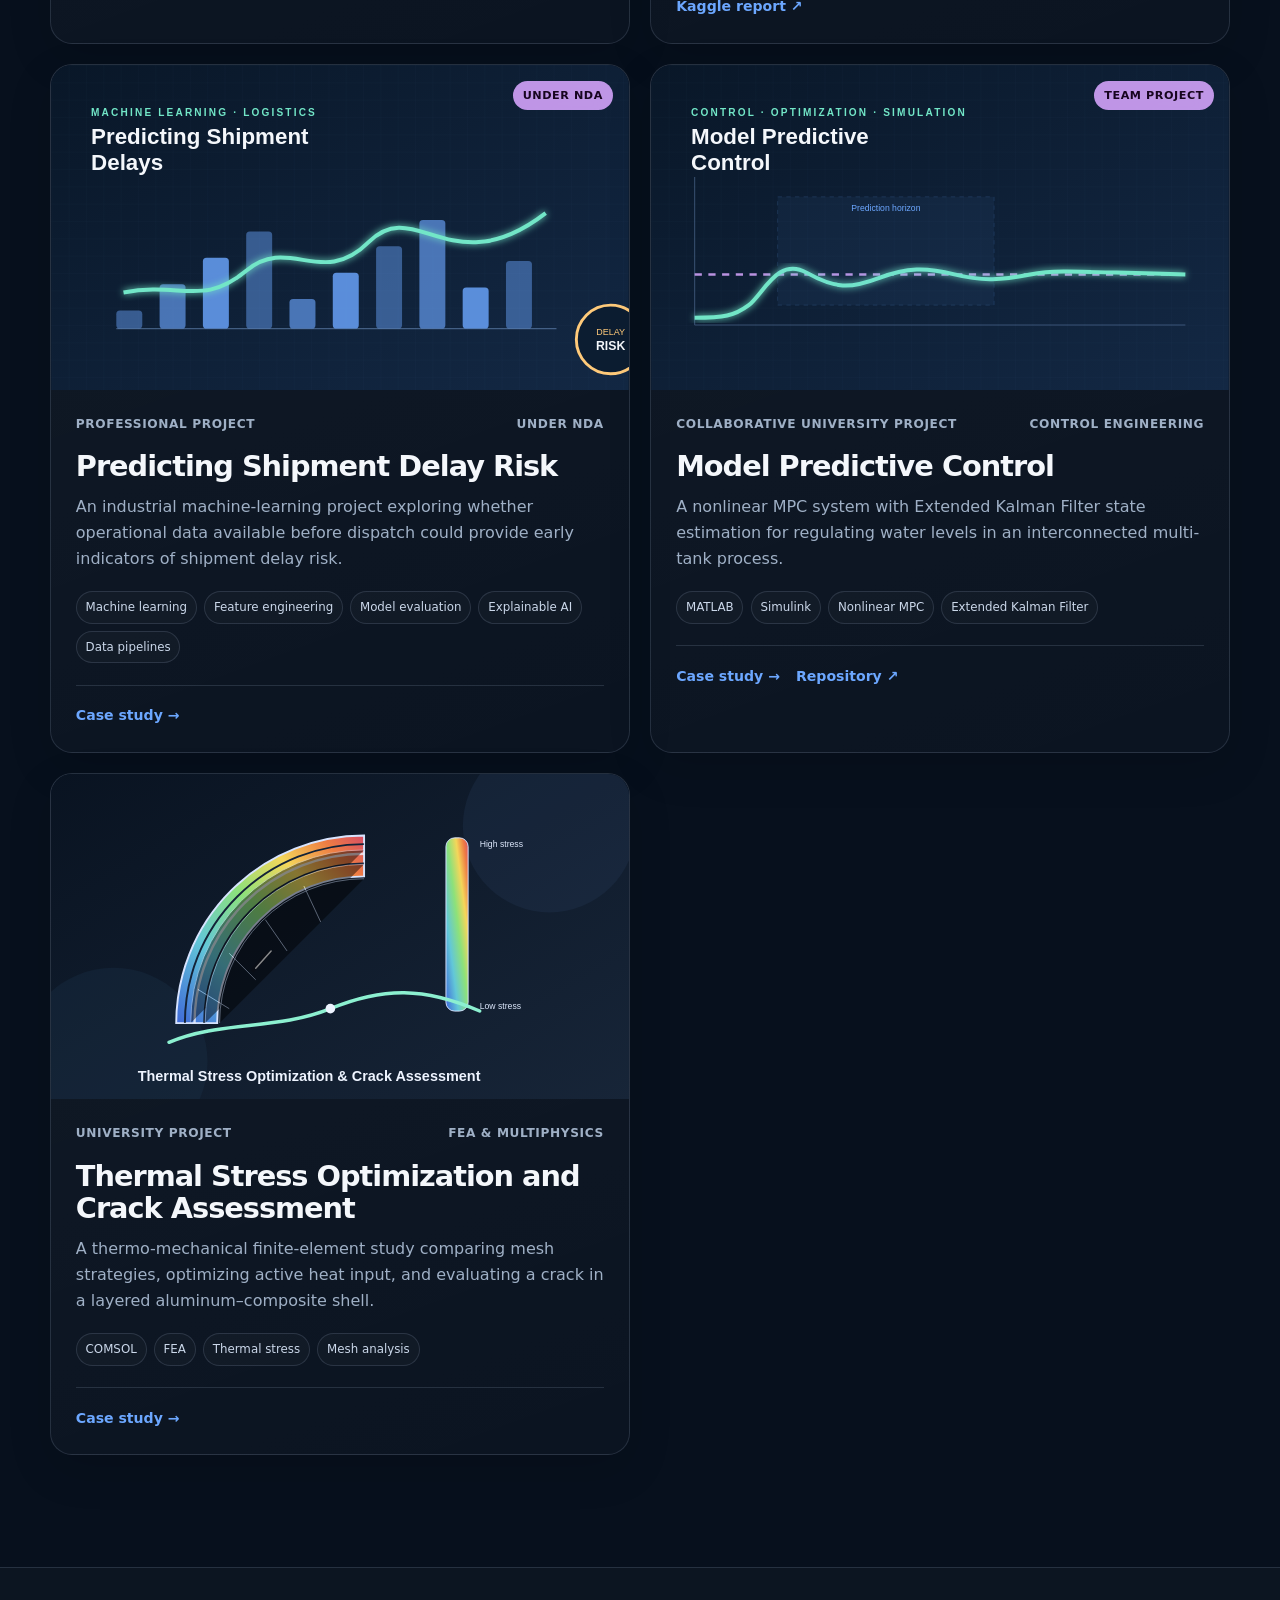
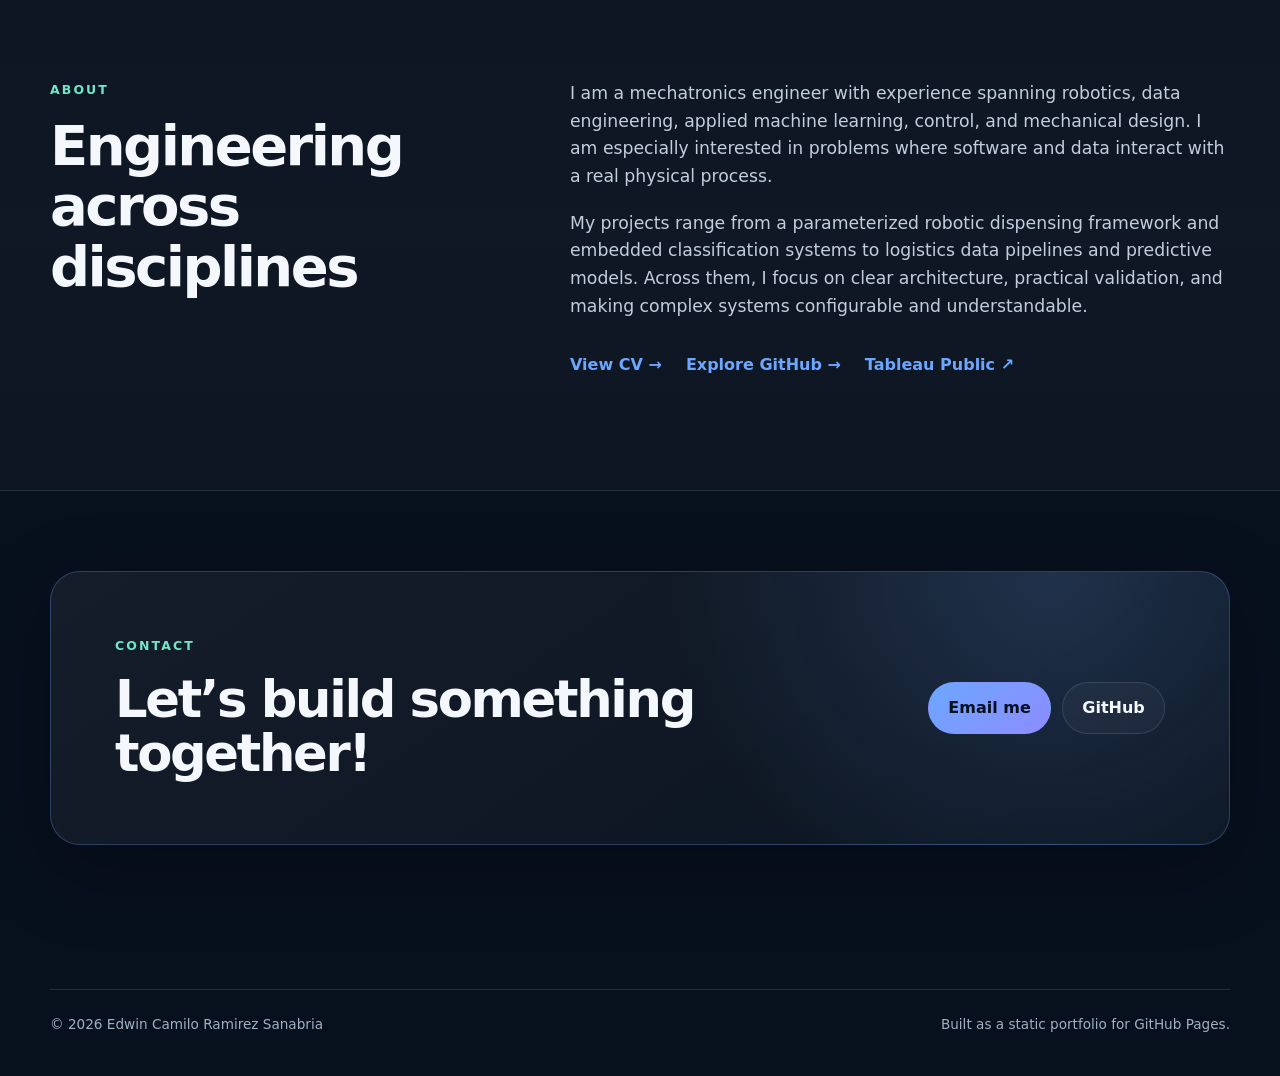
==== commit 18501e88: "Added new projects" ====
--- a/index.html
+++ b/index.html
@@ -42,7 +42,7 @@
           <p class="eyebrow">MSc in Engineering</p>
           <h1>Projects</h1>
           <p class="hero-lead">
-            Selected proyects developed across mechatronics, automation, data engineering, control, and mechanical design.
+            Selected projects developed across mechatronics, automation, data engineering, control, and mechanical design.
           </p>
           <div class="hero-actions">
             <a class="button button-primary" href="#projects">Explore projects</a>
@@ -128,7 +128,7 @@
           <div>
             <p class="eyebrow">Selected work</p>
           </div>
-          <p id="project-count" class="project-count" aria-live="polite">9 projects</p>
+          <p id="project-count" class="project-count" aria-live="polite">11 projects</p>
         </div>
 
         <div class="filter-bar reveal" role="group" aria-label="Filter projects by discipline">
@@ -147,7 +147,7 @@
               <span class="project-status status-featured">Featured</span>
             </a>
             <div class="project-body">
-              <div class="project-kicker"><span>Independent project</span><span>2026</span></div>
+              <div class="project-kicker"><span>MSc Thesis</span><span>2026</span></div>
               <h3><a href="projects/mg400.html">Parameterized Robotic Sample Dispensing</a></h3>
               <p>A configurable software framework for laboratory sample-dispensing workflows using a DOBOT MG400 robot.</p>
               <ul class="tag-list" aria-label="Project technologies">
@@ -165,7 +165,7 @@
               <img src="assets/images/project-hyperspectral.svg" alt="Abstract spectral curves representing hyperspectral material identification" />
             </a>
             <div class="project-body">
-              <div class="project-kicker"><span>Independent project</span><span>Machine learning</span></div>
+              <div class="project-kicker"><span>University project</span><span>Machine learning</span></div>
               <h3><a href="projects/hyperspectral.html">Hyperspectral Plastic Identification</a></h3>
               <p>A machine-learning workflow for identifying plastic materials from spectral signatures and hyperspectral measurements.</p>
               <ul class="tag-list"><li>Hyperspectral imaging</li><li>Python</li><li>Scikit-learn</li></ul>
@@ -226,6 +226,45 @@
             </div>
           </article>
 
+          <article class="project-card reveal" data-categories="robotics mechanical">
+            <a
+              class="project-image"
+              href="projects/autonomous-plant-habitat.html"
+              aria-label="Read the Autonomous Plant Habitat project"
+            >
+              <img
+                src="assets/images/project-plant-habitat.svg"
+                alt="Concept illustration of a controlled habitat for plant-growth experiments"
+              />
+              <span class="project-status status-progress">Ongoing project</span>
+            </a>
+
+            <div class="project-body">
+              <div class="project-kicker">
+                <span>Personal project</span>
+                <span>Build log</span>
+              </div>
+
+              <h3>
+                <a href="projects/autonomous-plant-habitat.html">
+                  Autonomous Plant Habitat
+                </a>
+              </h3>
+
+              <p>
+                An evolving engineering project exploring controlled plant-growth
+                environments through progressive experiments in monitoring,
+                automation, mechanical design, and environmental control.
+              </p>
+
+              <div class="project-actions">
+                <a href="projects/autonomous-plant-habitat.html">
+                  Follow the project →
+                </a>
+              </div>
+            </div>
+          </article>
+
           <article class="project-card project-card-upcoming reveal" data-categories="data">
             <div class="project-image" aria-hidden="true">
               <img src="assets/images/project-data-pipeline.svg" alt="" />
@@ -239,42 +278,224 @@
             </div>
           </article>
 
-          <article class="project-card project-card-upcoming reveal" data-categories="data ml">
-            <div class="project-image" aria-hidden="true">
-              <img src="assets/images/project-delay-ml.svg" alt="" />
-              <span class="project-status status-progress">Case study in preparation</span>
-            </div>
-            <div class="project-body">
-              <div class="project-kicker"><span>Applied ML case study</span><span>Logistics</span></div>
-              <h3>Predicting Shipment Delays</h3>
-              <p>An anonymized applied-ML workflow for identifying shipments at risk of arriving late using operational data.</p>
-              <ul class="tag-list"><li>XGBoost</li><li>LightGBM</li><li>Feature engineering</li><li>Model evaluation</li></ul>
-            </div>
-          </article>
-
-          <article class="project-card project-card-upcoming reveal" data-categories="control robotics">
-            <div class="project-image" aria-hidden="true">
-              <img src="assets/images/project-mpc.svg" alt="" />
-              <span class="project-status status-progress">Case study in preparation</span>
-            </div>
-            <div class="project-body">
-              <div class="project-kicker"><span>Control engineering</span><span>Simulation</span></div>
-              <h3>Model Predictive Control</h3>
-              <p>Dynamic-system modelling and constrained predictive control developed and evaluated in MATLAB and Simulink.</p>
-              <ul class="tag-list"><li>MATLAB</li><li>Simulink</li><li>MPC</li><li>Optimization</li></ul>
-            </div>
-          </article>
-
-          <article class="project-card project-card-upcoming reveal" data-categories="mechanical">
-            <div class="project-image" aria-hidden="true">
-              <img src="assets/images/project-mechanical.svg" alt="" />
-              <span class="project-status status-progress">Collection in preparation</span>
-            </div>
-            <div class="project-body">
-              <div class="project-kicker"><span>Engineering collection</span><span>Design &amp; analysis</span></div>
-              <h3>Mechanical Design, CAD &amp; FEA</h3>
-              <p>A selected collection of mechanical systems, 3D models, prototypes, and simulation-driven design decisions.</p>
-              <ul class="tag-list"><li>CAD</li><li>FEA</li><li>3D printing</li><li>Mechanical design</li></ul>
+          <article class="project-card reveal" data-categories="data">
+            <a
+              class="project-image"
+              href="https://www.kaggle.com/code/camiloramirez14/bellabeat-case-study-notebook/report"
+              target="_blank"
+              rel="noopener noreferrer"
+              aria-label="Read the Bellabeat wellness data analysis case study"
+            >
+              <img
+                src="assets/images/project-bellabeat.svg"
+                alt="Data visualization representing activity, sleep, and wellness patterns"
+              />
+            </a>
+
+            <div class="project-body">
+              <div class="project-kicker">
+                <span>Independent case study</span>
+                <span>Data analytics</span>
+              </div>
+
+              <h3>
+                <a
+                  href="https://www.kaggle.com/code/camiloramirez14/bellabeat-case-study-notebook/report"
+                  target="_blank"
+                  rel="noopener noreferrer"
+                >
+                  Bellabeat Wellness Data Analysis
+                </a>
+              </h3>
+
+              <p>
+                A data-analysis case study exploring activity, sleep, and
+                wellness-device usage patterns to develop practical business
+                and marketing recommendations.
+              </p>
+
+              <ul class="tag-list">
+                <li>Data analytics</li>
+                <li>R</li>
+                <li>Data visualization</li>
+                <li>Business insights</li>
+              </ul>
+
+              <div class="project-actions">
+                <a
+                  href="https://www.kaggle.com/code/camiloramirez14/bellabeat-case-study-notebook/report"
+                  target="_blank"
+                  rel="noopener noreferrer"
+                >
+                  Kaggle report ↗
+                </a>
+              </div>
+            </div>
+          </article>
+
+          <article
+            class="project-card reveal"
+            data-categories="data ml"
+          >
+            <a
+              class="project-image"
+              href="projects/shipment-delay-prediction.html"
+              aria-label="Read the shipment-delay prediction case study"
+            >
+              <img
+                src="assets/images/project-delay-ml.svg"
+                alt="Machine-learning system for predicting shipment delay risk"
+              />
+
+              <span class="project-status status-team">
+                Under NDA
+              </span>
+            </a>
+
+            <div class="project-body">
+
+              <div class="project-kicker">
+                <span>Professional project</span>
+                <span>Under NDA</span>
+              </div>
+
+              <h3>
+                <a href="projects/shipment-delay-prediction.html">
+                  Predicting Shipment Delay Risk
+                </a>
+              </h3>
+
+              <p>
+                An industrial machine-learning project exploring whether operational
+                data available before dispatch could provide early indicators of
+                shipment delay risk.
+              </p>
+
+              <ul
+                class="tag-list"
+                aria-label="Project areas"
+              >
+                <li>Machine learning</li>
+                <li>Feature engineering</li>
+                <li>Model evaluation</li>
+                <li>Explainable AI</li>
+                <li>Data pipelines</li>
+              </ul>
+
+              <div class="project-actions">
+                <a href="projects/shipment-delay-prediction.html">
+                  Case study →
+                </a>
+              </div>
+
+            </div>
+          </article>
+
+          <article class="project-card reveal" data-categories="control">
+
+            <a
+              class="project-image"
+              href="projects/mpc.html"
+              aria-label="Read the model predictive control case study"
+            >
+              <img
+                src="assets/images/project-mpc.svg"
+                alt="Model predictive control for an interconnected multi-tank system"
+              />
+
+              <span class="project-status status-team">
+                Team project
+              </span>
+            </a>
+
+            <div class="project-body">
+
+              <div class="project-kicker">
+                <span>Collaborative university project</span>
+                <span>Control engineering</span>
+              </div>
+
+              <h3>
+                <a href="projects/mpc.html">
+                  Model Predictive Control
+                </a>
+              </h3>
+
+              <p>
+                A nonlinear MPC system with Extended Kalman Filter state estimation
+                for regulating water levels in an interconnected multi-tank process.
+              </p>
+
+              <ul
+                class="tag-list"
+                aria-label="Project technologies"
+              >
+                <li>MATLAB</li>
+                <li>Simulink</li>
+                <li>Nonlinear MPC</li>
+                <li>Extended Kalman Filter</li>
+              </ul>
+
+              <div class="project-actions">
+                <a href="projects/mpc.html">
+                  Case study →
+                </a>
+
+                <a
+                  href="https://github.com/Camilo1114/MPC"
+                  target="_blank"
+                  rel="noopener noreferrer"
+                >
+                  Repository ↗
+                </a>
+              </div>
+
+            </div>
+
+          </article>
+
+          <article class="project-card reveal" data-categories="mechanical control">
+            <a
+              class="project-image"
+              href="projects/thermal-stress-layered-shell.html"
+              aria-label="Read the thermal stress and crack assessment case study"
+            >
+              <img
+                src="assets/images/project-thermal-stress.svg"
+                alt="Finite-element simulation of thermal stress in a layered composite shell"
+              />
+            </a>
+
+            <div class="project-body">
+              <div class="project-kicker">
+                <span>University project</span>
+                <span>FEA &amp; multiphysics</span>
+              </div>
+
+              <h3>
+                <a href="projects/thermal-stress-layered-shell.html">
+                  Thermal Stress Optimization and Crack Assessment
+                </a>
+              </h3>
+
+              <p>
+                A thermo-mechanical finite-element study comparing mesh
+                strategies, optimizing active heat input, and evaluating a
+                crack in a layered aluminum–composite shell.
+              </p>
+
+              <ul class="tag-list">
+                <li>COMSOL</li>
+                <li>FEA</li>
+                <li>Thermal stress</li>
+                <li>Mesh analysis</li>
+              </ul>
+
+              <div class="project-actions">
+                <a href="projects/thermal-stress-layered-shell.html">
+                  Case study →
+                </a>
+              </div>
             </div>
           </article>
         </div>
@@ -299,6 +520,7 @@
           <div class="about-links">
             <a href="cv/">View CV →</a>
             <a href="https://github.com/Camilo1114" target="_blank" rel="noopener">Explore GitHub →</a>
+            <a href="https://public.tableau.com/app/profile/camilo.ram.rez/vizzes" target="_blank" rel="noopener noreferrer">Tableau Public ↗</a>
           </div>
         </div>
       </div>
@@ -311,7 +533,7 @@
           <h2>Let’s build something together!</h2>
         </div>
         <div class="contact-actions">
-          <a class="button button-primary" href="mailto:correocamilo11@gmail.com">Email me</a>
+          <a class="button button-primary" href="mailto:camilo.ramirez1114@gmail.com">Email me</a>
           <a class="button button-secondary" href="https://github.com/Camilo1114" target="_blank" rel="noopener">GitHub</a>
         </div>
       </div>
